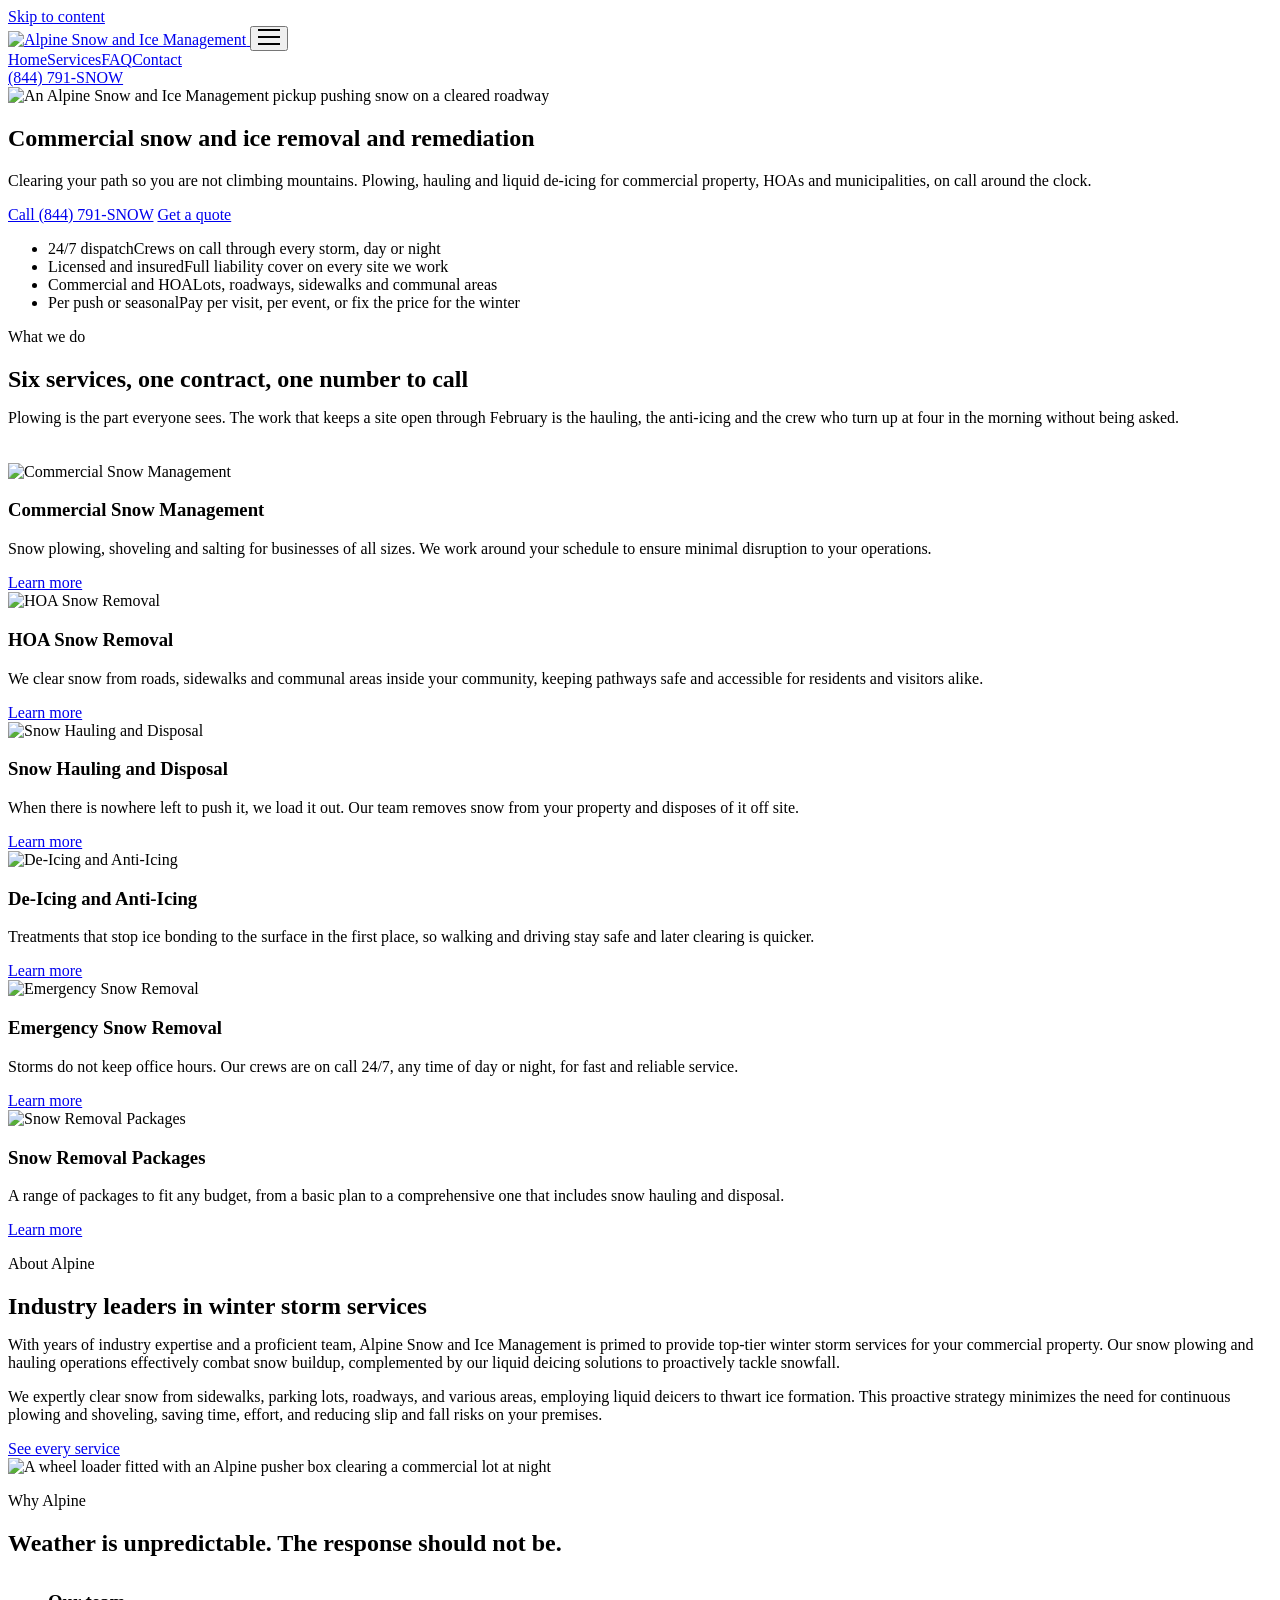
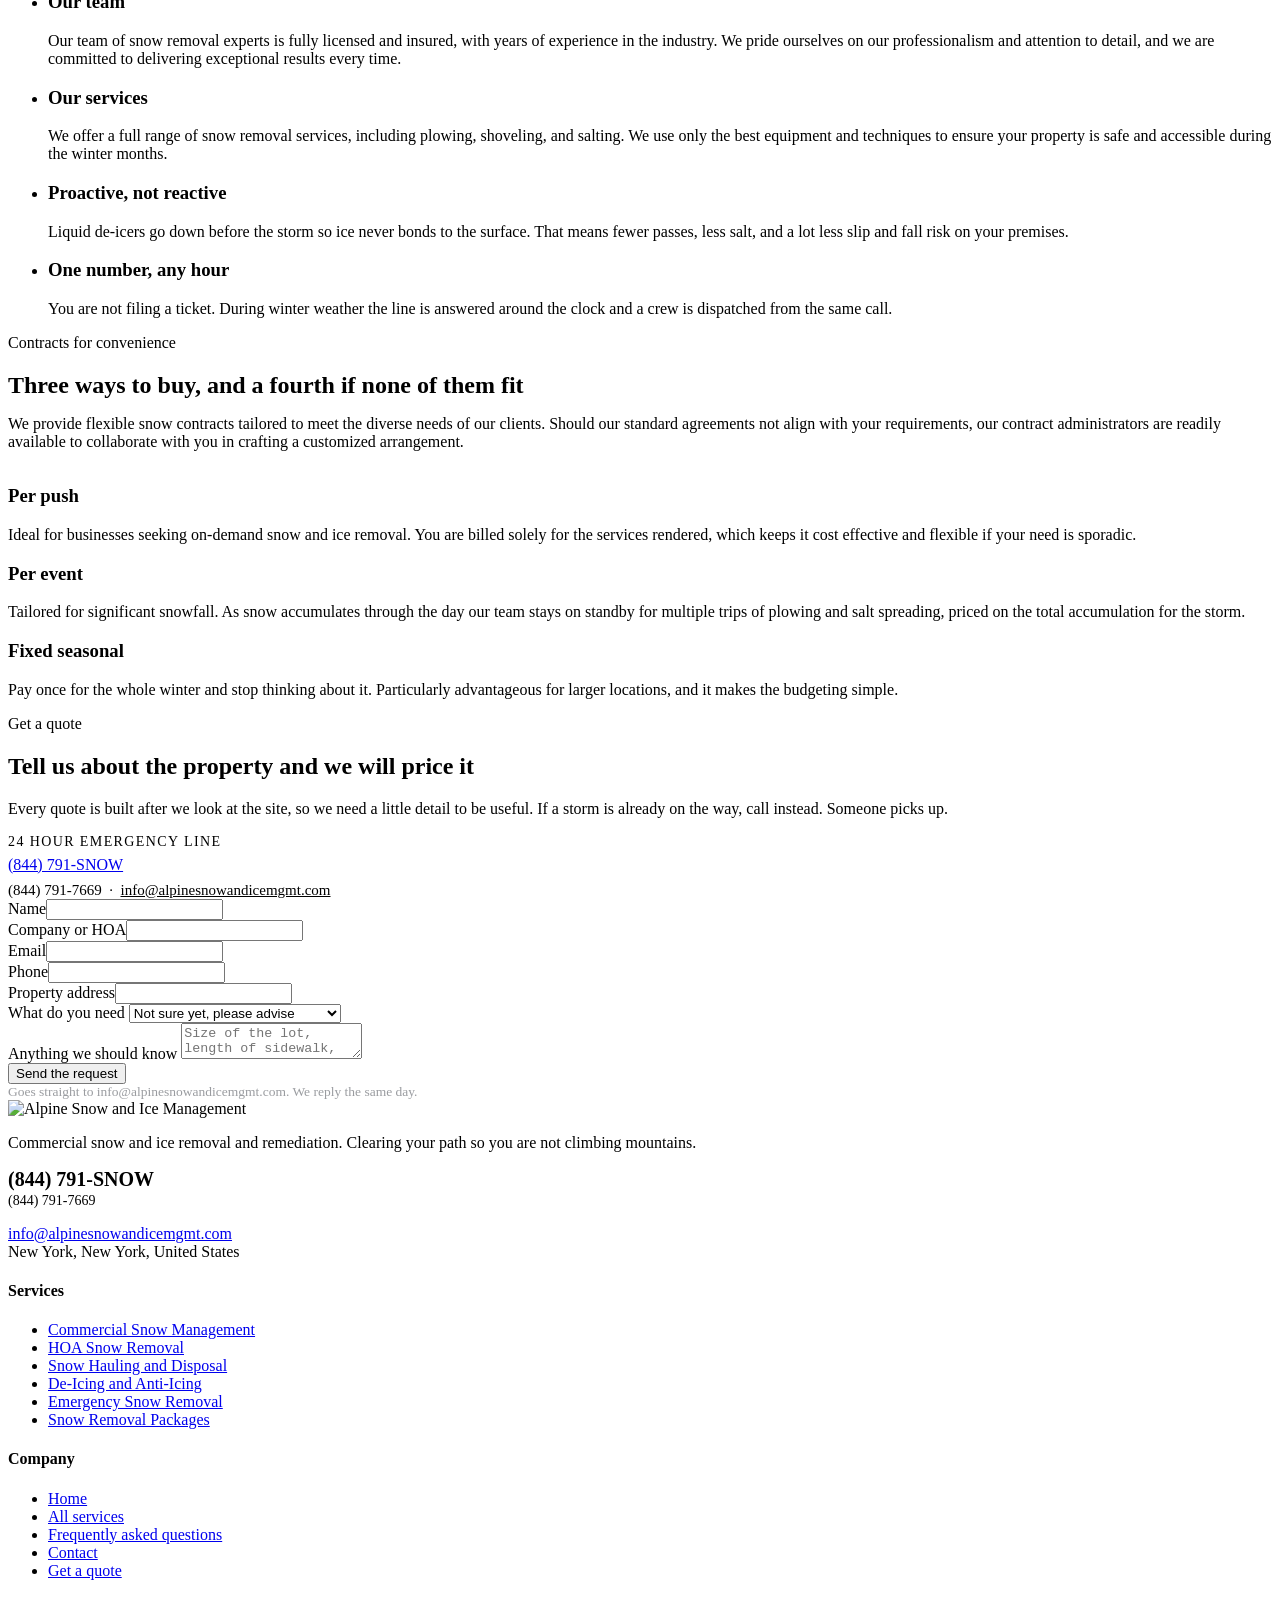
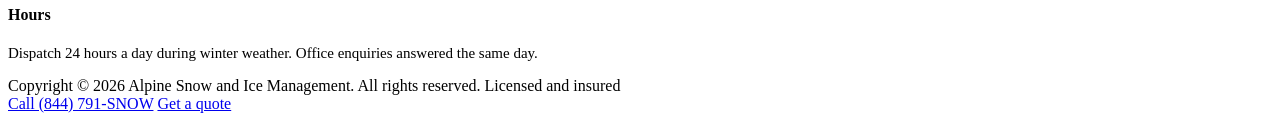
==== index.html @ 3f1a8d4d "Home page, 404, robots and sitemap" ====
<!doctype html>
<html lang="en">
<head>
<meta charset="utf-8">
<meta name="viewport" content="width=device-width, initial-scale=1">
<title>Commercial Snow and Ice Removal in New York | Alpine Snow and Ice Management</title>
<meta name="description" content="Commercial snow plowing, hauling, de-icing and anti-icing for businesses, HOAs and municipalities across New York. 24 hour emergency response. Call (844) 791-SNOW for a quote.">
<link rel="canonical" href="https://alpinesnowandicemgmt.com/">
<meta name="robots" content="noindex, nofollow"><!-- PREVIEW ONLY. Delete this line and set robots.txt to Allow when this replaces the live site. -->
<meta property="og:type" content="website">
<meta property="og:title" content="Commercial Snow and Ice Removal in New York | Alpine Snow and Ice Management">
<meta property="og:description" content="Commercial snow plowing, hauling, de-icing and anti-icing for businesses, HOAs and municipalities across New York. 24 hour emergency response. Call (844) 791-SNOW for a quote.">
<meta property="og:url" content="https://alpinesnowandicemgmt.com/">
<meta property="og:image" content="https://alpinesnowandicemgmt.com/asi/img/hero.jpg">
<meta name="theme-color" content="#1B1C1F">
<link rel="icon" href="/asi/img/logo.png">
<link rel="apple-touch-icon" href="/asi/img/logo.png">
<link rel="preconnect" href="https://fonts.gstatic.com" crossorigin>
<link rel="stylesheet" href="https://fonts.googleapis.com/css2?family=Cabin:wght@400;600;700&family=Lato:wght@300;400;700&display=swap">
<link rel="stylesheet" href="/asi/css/asi.css">
<script type="application/ld+json">{"@context": "https://schema.org", "@type": "ProfessionalService", "@id": "https://alpinesnowandicemgmt.com/#business", "name": "Alpine Snow and Ice Management", "url": "https://alpinesnowandicemgmt.com", "telephone": "(844) 791-7669", "email": "info@alpinesnowandicemgmt.com", "image": "https://alpinesnowandicemgmt.com/asi/img/hero.jpg", "logo": "https://alpinesnowandicemgmt.com/asi/img/logo.png", "description": "Commercial snow and ice removal, hauling, de-icing and anti-icing for businesses, HOAs and municipalities. 24 hour emergency response.", "address": {"@type": "PostalAddress", "addressLocality": "New York", "addressRegion": "NY", "addressCountry": "US"}, "areaServed": {"@type": "State", "name": "New York"}, "priceRange": "$$", "openingHoursSpecification": [{"@type": "OpeningHoursSpecification", "dayOfWeek": ["Monday", "Tuesday", "Wednesday", "Thursday", "Friday", "Saturday", "Sunday"], "opens": "00:00", "closes": "23:59"}], "hasOfferCatalog": {"@type": "OfferCatalog", "name": "Snow and ice services", "itemListElement": [{"@type": "Offer", "itemOffered": {"@type": "Service", "name": "Commercial Snow Management", "url": "https://alpinesnowandicemgmt.com/commercial-snow-mgmt/"}}, {"@type": "Offer", "itemOffered": {"@type": "Service", "name": "HOA Snow Removal", "url": "https://alpinesnowandicemgmt.com/hoa-snow-removal/"}}, {"@type": "Offer", "itemOffered": {"@type": "Service", "name": "Snow Hauling and Disposal", "url": "https://alpinesnowandicemgmt.com/snow-hauling-and-disposal/"}}, {"@type": "Offer", "itemOffered": {"@type": "Service", "name": "De-Icing and Anti-Icing", "url": "https://alpinesnowandicemgmt.com/de-icing-and-anti-icing/"}}, {"@type": "Offer", "itemOffered": {"@type": "Service", "name": "Emergency Snow Removal", "url": "https://alpinesnowandicemgmt.com/emergency-snow-removal/"}}, {"@type": "Offer", "itemOffered": {"@type": "Service", "name": "Snow Removal Packages", "url": "https://alpinesnowandicemgmt.com/affordable-snow-removal/"}}]}}</script>
</head>
<body>
<a class="skip" href="#main">Skip to content</a>
<header class="hdr" id="hdr">
 <div class="in">
  <a class="brand" href="/" aria-label="Alpine Snow and Ice Management, home">
   <img src="/asi/img/logo.png" alt="Alpine Snow and Ice Management" width="148" height="83">
  </a>
  <button class="burger" id="burger" aria-label="Menu" aria-expanded="false" aria-controls="nav">
   <svg width="22" height="16" viewBox="0 0 22 16" fill="none" aria-hidden="true"><path d="M0 1h22M0 8h22M0 15h22" stroke="currentColor" stroke-width="2"/></svg>
  </button>
  <nav class="nav" id="nav" aria-label="Main"><a href="/" aria-current="page">Home</a><a href="/services/">Services</a><a href="/faq/">FAQ</a><a href="/contact/">Contact</a></nav>
  <a class="cta" href="tel:+18447917669">(844) 791-SNOW</a>
 </div>
</header>
<main id="main">
<section class="hero">
 <img class="bg" src="/asi/img/hero.jpg" alt="An Alpine Snow and Ice Management pickup pushing snow on a cleared roadway" width="1170" height="658" fetchpriority="high">
 <div class="scrim"></div>
 <div class="body"><div class="w"><div class="box">
  <h1>Commercial snow and ice removal and remediation</h1>
  <p>Clearing your path so you are not climbing mountains. Plowing, hauling and liquid de-icing for commercial property, HOAs and municipalities, on call around the clock.</p>
  <div class="btns">
   <a class="btn pri" href="tel:+18447917669">Call (844) 791-SNOW</a>
   <a class="btn ghost" href="#quote">Get a quote</a>
  </div>
 </div></div></div>
</section>
<section class="trust">
 <div class="w" style="padding:0"><ul>
  <li>24/7 dispatch<span>Crews on call through every storm, day or night</span></li>
  <li>Licensed and insured<span>Full liability cover on every site we work</span></li>
  <li>Commercial and HOA<span>Lots, roadways, sidewalks and communal areas</span></li>
  <li>Per push or seasonal<span>Pay per visit, per event, or fix the price for the winter</span></li>
 </ul></div>
</section>


<section class="sec">
 <div class="w">
  <p class="eyebrow">What we do</p>
  <h2 style="margin-bottom:14px">Six services, one contract, one number to call</h2>
  <p class="lead" style="margin-bottom:36px">Plowing is the part everyone sees. The work that keeps a site open through February is the hauling, the anti-icing and the crew who turn up at four in the morning without being asked.</p>
  <div class="grid g3"><article class="card">
  <img src="/asi/img/commercial.jpg" alt="Commercial Snow Management" loading="lazy" width="1100" height="825">
  <div class="in"><h3>Commercial Snow Management</h3><p>Snow plowing, shoveling and salting for businesses of all sizes. We work around your schedule to ensure minimal disruption to your operations.</p>
  <a class="more" href="/commercial-snow-mgmt/">Learn more</a></div></article><article class="card">
  <img src="/asi/img/hoa.jpg" alt="HOA Snow Removal" loading="lazy" width="1100" height="825">
  <div class="in"><h3>HOA Snow Removal</h3><p>We clear snow from roads, sidewalks and communal areas inside your community, keeping pathways safe and accessible for residents and visitors alike.</p>
  <a class="more" href="/hoa-snow-removal/">Learn more</a></div></article><article class="card">
  <img src="/asi/img/hauling.jpg" alt="Snow Hauling and Disposal" loading="lazy" width="1100" height="825">
  <div class="in"><h3>Snow Hauling and Disposal</h3><p>When there is nowhere left to push it, we load it out. Our team removes snow from your property and disposes of it off site.</p>
  <a class="more" href="/snow-hauling-and-disposal/">Learn more</a></div></article><article class="card">
  <img src="/asi/img/deicing.jpg" alt="De-Icing and Anti-Icing" loading="lazy" width="1100" height="825">
  <div class="in"><h3>De-Icing and Anti-Icing</h3><p>Treatments that stop ice bonding to the surface in the first place, so walking and driving stay safe and later clearing is quicker.</p>
  <a class="more" href="/de-icing-and-anti-icing/">Learn more</a></div></article><article class="card">
  <img src="/asi/img/emergency.jpg" alt="Emergency Snow Removal" loading="lazy" width="1100" height="825">
  <div class="in"><h3>Emergency Snow Removal</h3><p>Storms do not keep office hours. Our crews are on call 24/7, any time of day or night, for fast and reliable service.</p>
  <a class="more" href="/emergency-snow-removal/">Learn more</a></div></article><article class="card">
  <img src="/asi/img/packages.jpg" alt="Snow Removal Packages" loading="lazy" width="1100" height="825">
  <div class="in"><h3>Snow Removal Packages</h3><p>A range of packages to fit any budget, from a basic plan to a comprehensive one that includes snow hauling and disposal.</p>
  <a class="more" href="/affordable-snow-removal/">Learn more</a></div></article></div>
 </div>
</section>

<section class="sec b3">
 <div class="w split">
  <div>
   <p class="eyebrow">About Alpine</p>
   <h2 style="margin-bottom:16px">Industry leaders in winter storm services</h2>
   <p>With years of industry expertise and a proficient team, Alpine Snow and Ice Management is primed to provide top-tier winter storm services for your commercial property. Our snow plowing and hauling operations effectively combat snow buildup, complemented by our liquid deicing solutions to proactively tackle snowfall.</p>
   <p>We expertly clear snow from sidewalks, parking lots, roadways, and various areas, employing liquid deicers to thwart ice formation. This proactive strategy minimizes the need for continuous plowing and shoveling, saving time, effort, and reducing slip and fall risks on your premises.</p>
   <p style="margin-bottom:0"><a class="btn ghost" href="/services/" style="margin-top:8px">See every service</a></p>
  </div>
  <img src="/asi/img/loader.jpg" alt="A wheel loader fitted with an Alpine pusher box clearing a commercial lot at night" loading="lazy" width="1170" height="658">
 </div>
</section>

<section class="sec">
 <div class="w">
  <p class="eyebrow">Why Alpine</p>
  <h2 style="margin-bottom:34px">Weather is unpredictable. The response should not be.</h2>
  <ul class="reasons two"><li><h3>Our team</h3><p>Our team of snow removal experts is fully licensed and insured, with years of experience in the industry. We pride ourselves on our professionalism and attention to detail, and we are committed to delivering exceptional results every time.</p></li><li><h3>Our services</h3><p>We offer a full range of snow removal services, including plowing, shoveling, and salting. We use only the best equipment and techniques to ensure your property is safe and accessible during the winter months.</p></li><li><h3>Proactive, not reactive</h3><p>Liquid de-icers go down before the storm so ice never bonds to the surface. That means fewer passes, less salt, and a lot less slip and fall risk on your premises.</p></li><li><h3>One number, any hour</h3><p>You are not filing a ticket. During winter weather the line is answered around the clock and a crew is dispatched from the same call.</p></li></ul>
 </div>
</section>

<section class="sec b3">
 <div class="w">
  <p class="eyebrow">Contracts for convenience</p>
  <h2 style="margin-bottom:14px">Three ways to buy, and a fourth if none of them fit</h2>
  <p class="lead" style="margin-bottom:34px">We provide flexible snow contracts tailored to meet the diverse needs of our clients. Should our standard agreements not align with your requirements, our contract administrators are readily available to collaborate with you in crafting a customized arrangement.</p>
  <div class="plans">
   <div class="plan"><h3>Per push</h3><p>Ideal for businesses seeking on-demand snow and ice removal. You are billed solely for the services rendered, which keeps it cost effective and flexible if your need is sporadic.</p></div>
   <div class="plan"><h3>Per event</h3><p>Tailored for significant snowfall. As snow accumulates through the day our team stays on standby for multiple trips of plowing and salt spreading, priced on the total accumulation for the storm.</p></div>
   <div class="plan"><h3>Fixed seasonal</h3><p>Pay once for the whole winter and stop thinking about it. Particularly advantageous for larger locations, and it makes the budgeting simple.</p></div>
  </div>
 </div>
</section>

<section class="sec quote" id="quote">
 <div class="w qgrid">
  <div>
   <p class="eyebrow">Get a quote</p>
   <h2>Tell us about the property and we will price it</h2>
   <p class="lead">Every quote is built after we look at the site, so we need a little detail to be useful. If a storm is already on the way, call instead. Someone picks up.</p>
   <div class="callout">
    <p style="margin:0 0 6px;font-size:14px;letter-spacing:.1em;text-transform:uppercase">24 hour emergency line</p>
    <a class="num" href="tel:+18447917669">(844) 791-SNOW</a>
    <p style="margin:8px 0 0;font-size:15px">(844) 791-7669 &nbsp;&middot;&nbsp; <a href="mailto:info@alpinesnowandicemgmt.com" style="color:var(--mut)">info@alpinesnowandicemgmt.com</a></p>
   </div>
  </div>
  <form class="q" action="https://formsubmit.co/info@alpinesnowandicemgmt.com" method="POST">
   <input type="hidden" name="_subject" value="Quote request from alpinesnowandicemgmt.com">
   <input type="hidden" name="_captcha" value="false">
   <input type="hidden" name="_template" value="table">
   <input type="hidden" name="_next" value="https://alpinesnowandicemgmt.com/thanks/">
   <input type="text" name="_honey" style="display:none" tabindex="-1" autocomplete="off" aria-hidden="true">
   <input type="hidden" name="Page" value="Home page">
   <div><label for="f-name">Name</label><input id="f-name" name="Name" type="text" required autocomplete="name"></div>
   <div><label for="f-co">Company or HOA</label><input id="f-co" name="Company" type="text" autocomplete="organization"></div>
   <div><label for="f-em">Email</label><input id="f-em" name="Email" type="email" required autocomplete="email"></div>
   <div><label for="f-ph">Phone</label><input id="f-ph" name="Phone" type="tel" autocomplete="tel"></div>
   <div class="full"><label for="f-addr">Property address</label><input id="f-addr" name="Property address" type="text" autocomplete="street-address"></div>
   <div class="full"><label for="f-sv">What do you need</label>
     <select id="f-sv" name="Service"><option>Not sure yet, please advise</option><option>Commercial Snow Management</option><option>HOA Snow Removal</option><option>Snow Hauling and Disposal</option><option>De-Icing and Anti-Icing</option><option>Emergency Snow Removal</option><option>Snow Removal Packages</option></select></div>
   <div class="full"><label for="f-msg">Anything we should know</label>
     <textarea id="f-msg" name="Message" placeholder="Size of the lot, length of sidewalk, where snow can be stacked, hours you need it clear by."></textarea></div>
   <button type="submit">Send the request</button>
   <p class="full" style="margin:0;font-size:13.5px;color:#9A9CA0">Goes straight to info@alpinesnowandicemgmt.com. We reply the same day.</p>
  </form>
 </div>
</section>

</main>
<footer class="ftr">
 <div class="w">
  <div class="fgrid">
   <div>
    <img class="logo" src="/asi/img/logo.png" alt="Alpine Snow and Ice Management" width="170" height="95">
    <p>Commercial snow and ice removal and remediation. Clearing your path so you are not climbing mountains.</p>
    <p><a class="num" href="tel:+18447917669" style="color:var(--amber);font-family:var(--h);font-weight:700;font-size:20px;text-decoration:none">(844) 791-SNOW</a><br>
    <span style="font-size:14px">(844) 791-7669</span></p>
    <p><a href="mailto:info@alpinesnowandicemgmt.com">info@alpinesnowandicemgmt.com</a><br>New York, New York, United States</p>
   </div>
   <div><h4>Services</h4><ul><li><a href="/commercial-snow-mgmt/">Commercial Snow Management</a></li><li><a href="/hoa-snow-removal/">HOA Snow Removal</a></li><li><a href="/snow-hauling-and-disposal/">Snow Hauling and Disposal</a></li><li><a href="/de-icing-and-anti-icing/">De-Icing and Anti-Icing</a></li><li><a href="/emergency-snow-removal/">Emergency Snow Removal</a></li><li><a href="/affordable-snow-removal/">Snow Removal Packages</a></li></ul></div>
   <div><h4>Company</h4><ul>
     <li><a href="/">Home</a></li>
     <li><a href="/services/">All services</a></li>
     <li><a href="/faq/">Frequently asked questions</a></li>
     <li><a href="/contact/">Contact</a></li>
     <li><a href="/#quote">Get a quote</a></li>
   </ul>
   <h4 style="margin-top:26px">Hours</h4>
   <p style="font-size:15px">Dispatch 24 hours a day during winter weather. Office enquiries answered the same day.</p>
   </div>
  </div>
  <div class="legal">
   <span>Copyright &copy; 2026 Alpine Snow and Ice Management. All rights reserved.</span>
   <span>Licensed and insured</span>
  </div>
 </div>
</footer>
<div class="callbar">
 <a class="c1" href="tel:+18447917669">Call (844) 791-SNOW</a>
 <a class="c2" href="#quote">Get a quote</a>
</div>
<script>
(function(){
 var b=document.getElementById('burger'), h=document.getElementById('hdr');
 if(b&&h){b.addEventListener('click',function(){
   var o=h.classList.toggle('open'); b.setAttribute('aria-expanded', o?'true':'false');
 });}
})();
</script>
</body>
</html>
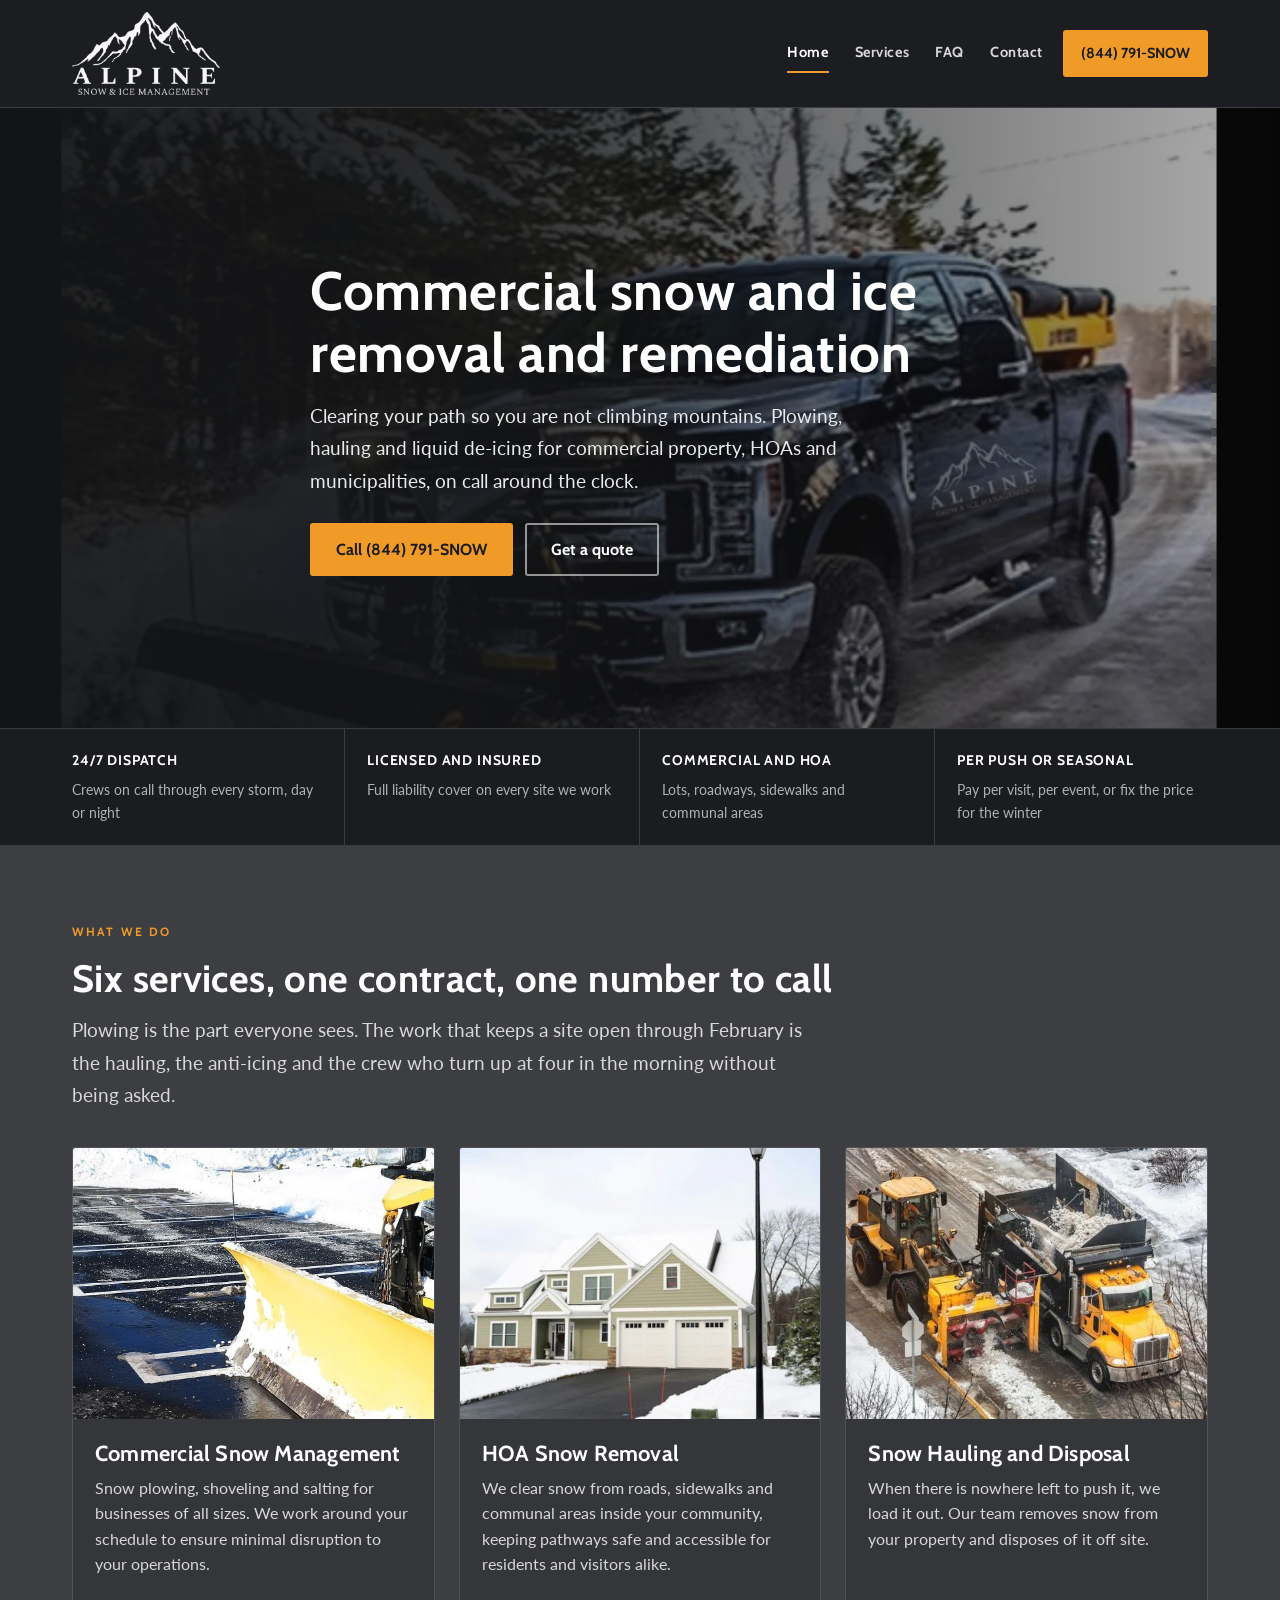
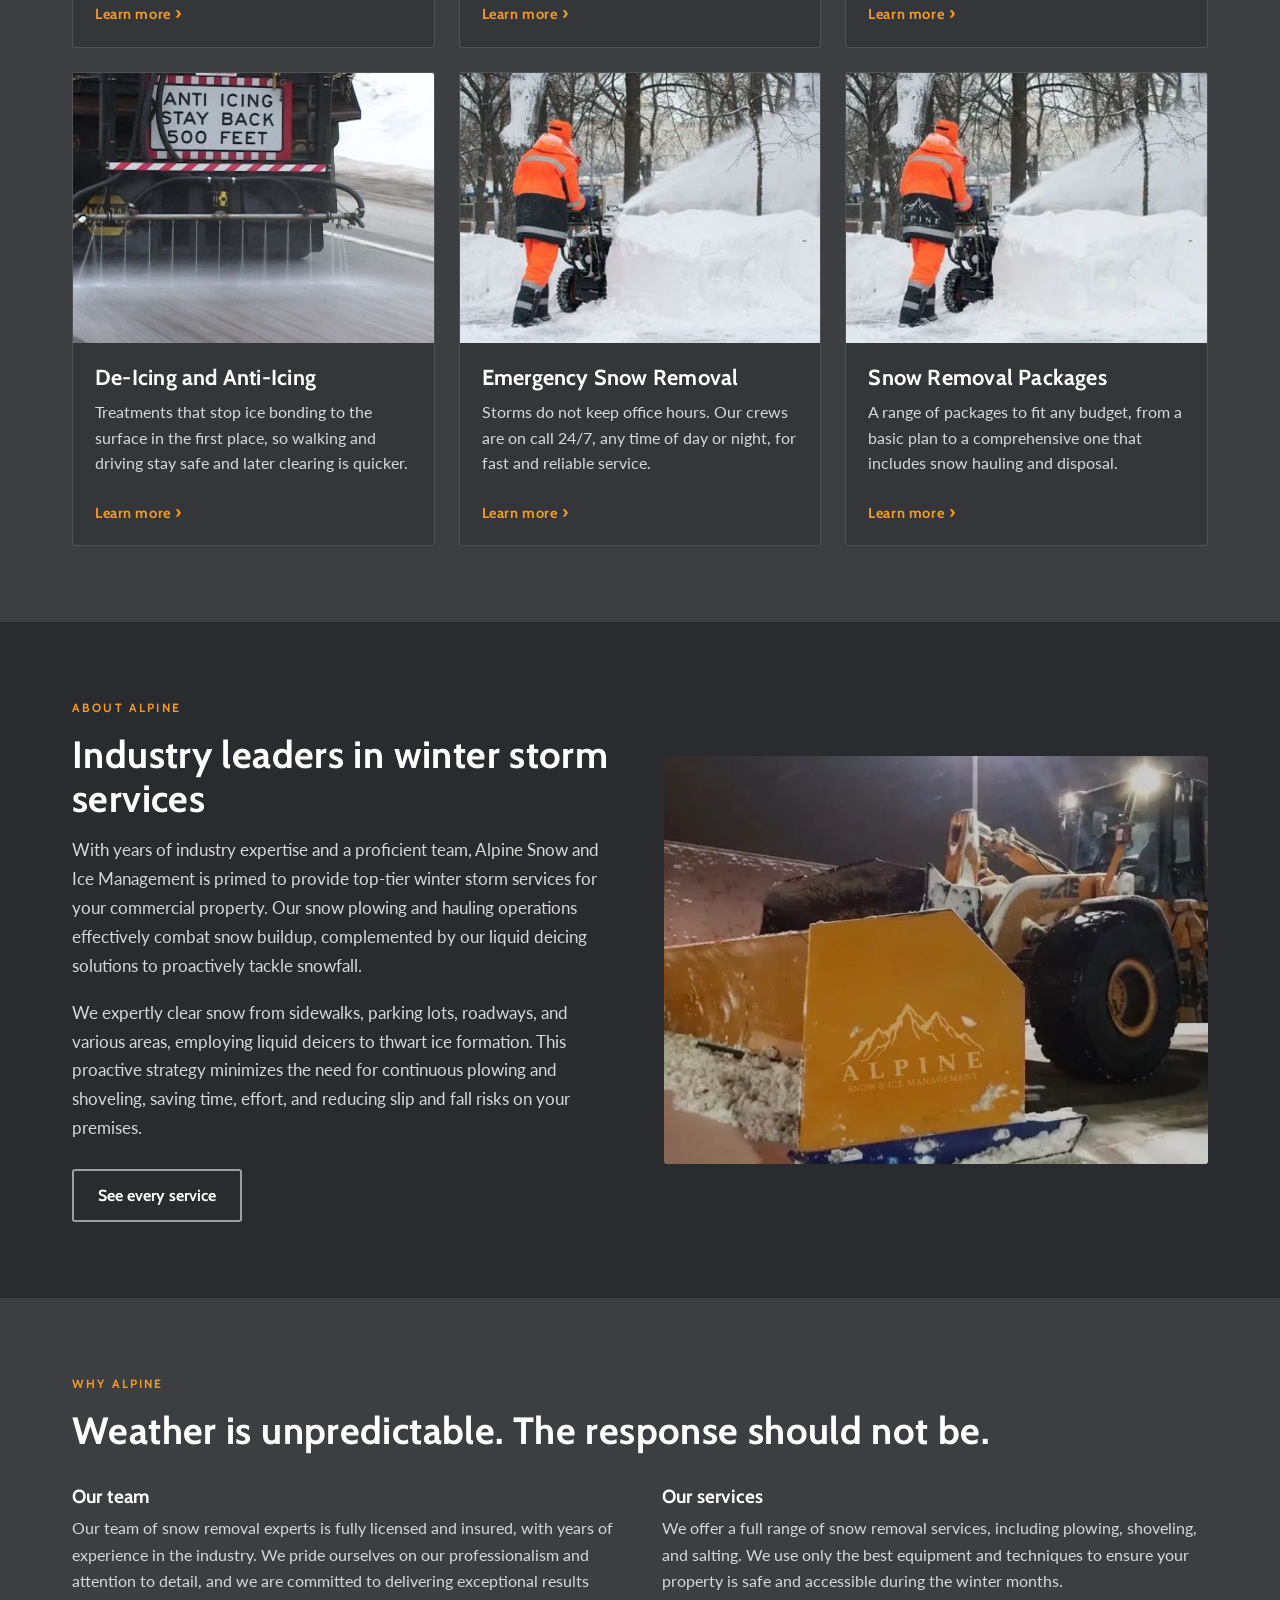
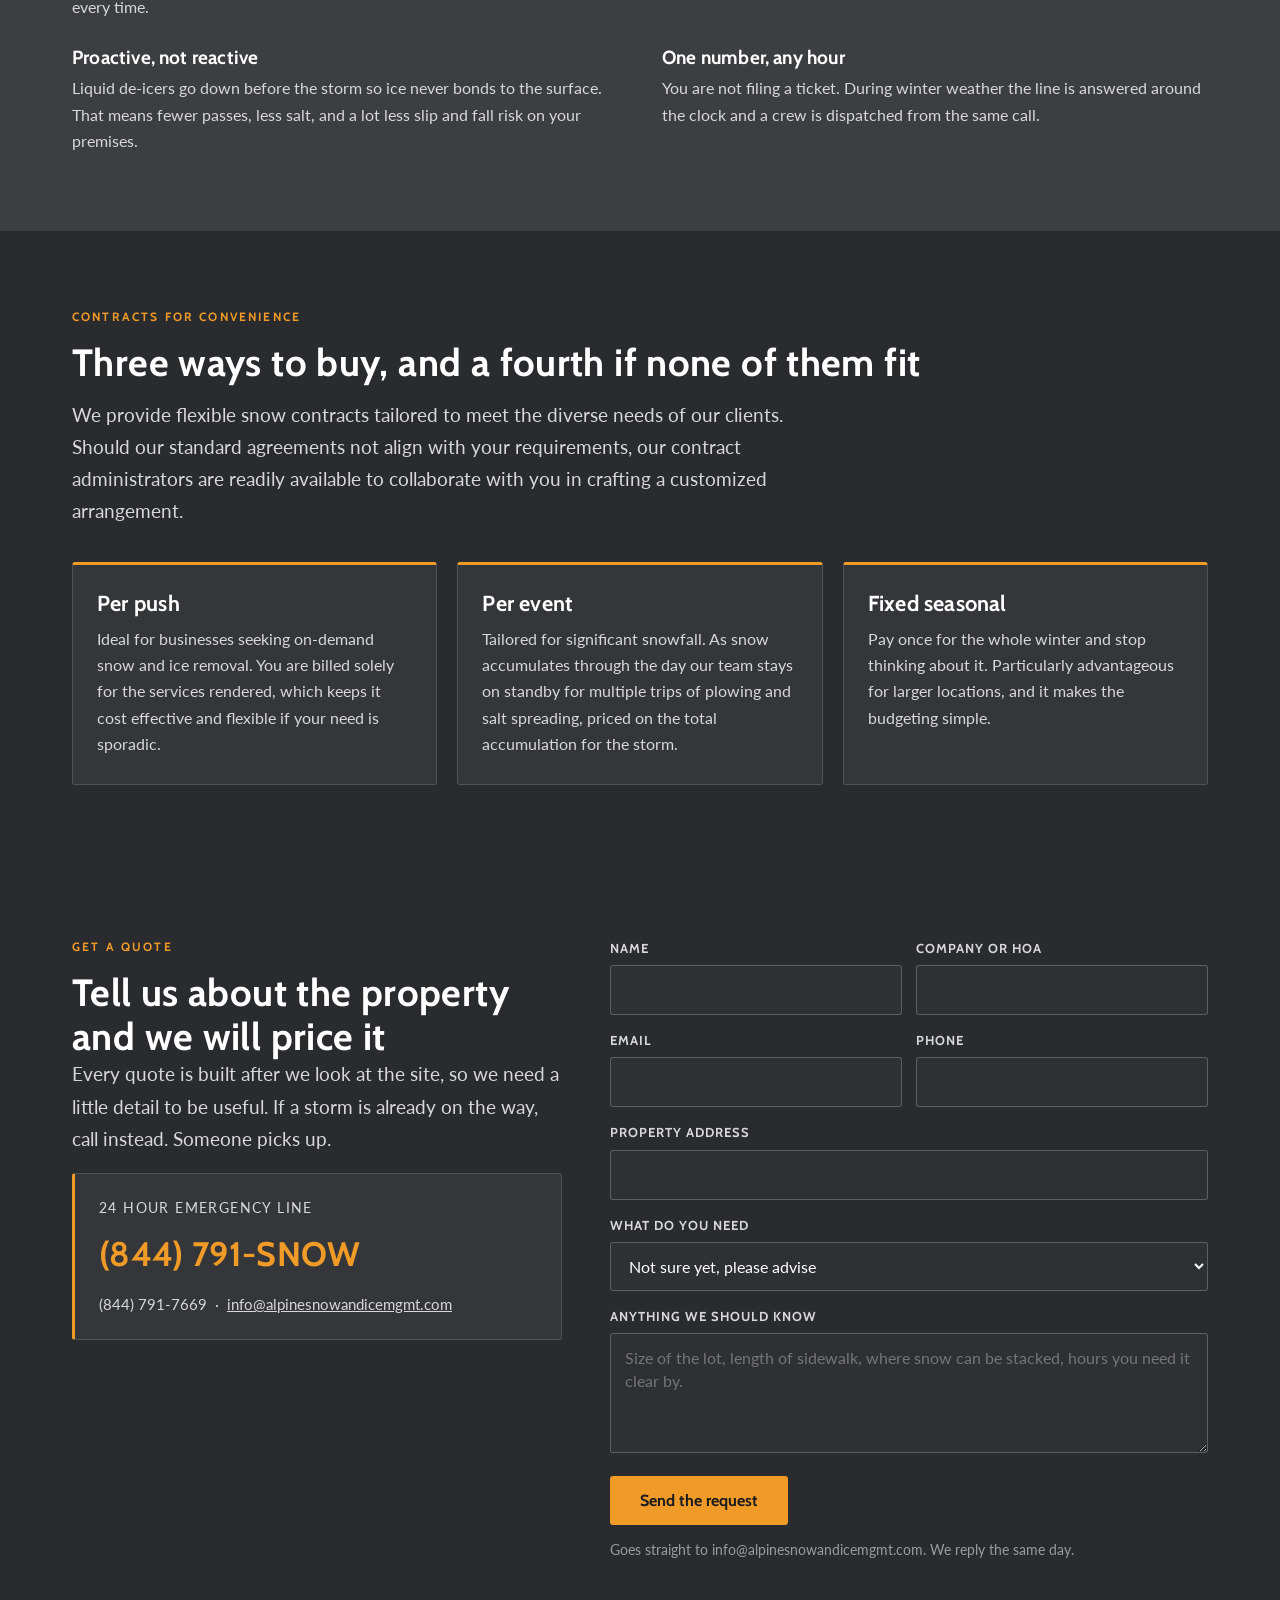
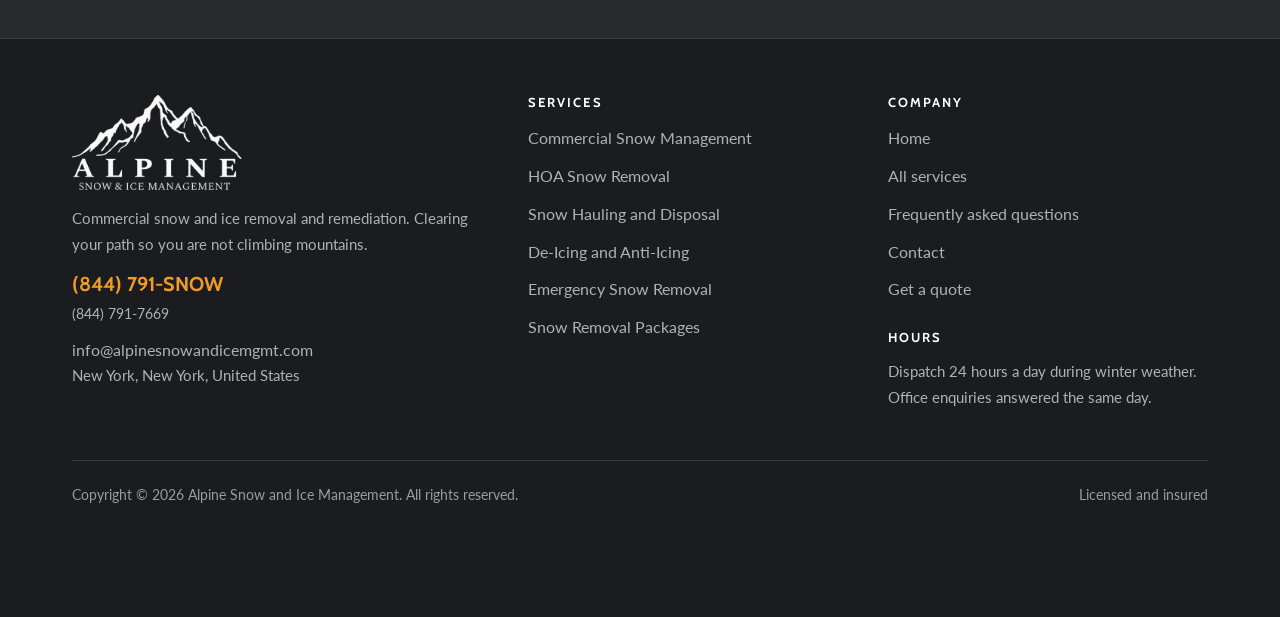
==== commit 0bcda936: "Relative asset and link paths so the preview works under a repo subpath" ====
--- a/index.html
+++ b/index.html
@@ -13,30 +13,30 @@
 <meta property="og:url" content="https://alpinesnowandicemgmt.com/">
 <meta property="og:image" content="https://alpinesnowandicemgmt.com/asi/img/hero.jpg">
 <meta name="theme-color" content="#1B1C1F">
-<link rel="icon" href="/asi/img/logo.png">
-<link rel="apple-touch-icon" href="/asi/img/logo.png">
+<link rel="icon" href="asi/img/logo.png">
+<link rel="apple-touch-icon" href="asi/img/logo.png">
 <link rel="preconnect" href="https://fonts.gstatic.com" crossorigin>
 <link rel="stylesheet" href="https://fonts.googleapis.com/css2?family=Cabin:wght@400;600;700&family=Lato:wght@300;400;700&display=swap">
-<link rel="stylesheet" href="/asi/css/asi.css">
+<link rel="stylesheet" href="asi/css/asi.css">
 <script type="application/ld+json">{"@context": "https://schema.org", "@type": "ProfessionalService", "@id": "https://alpinesnowandicemgmt.com/#business", "name": "Alpine Snow and Ice Management", "url": "https://alpinesnowandicemgmt.com", "telephone": "(844) 791-7669", "email": "info@alpinesnowandicemgmt.com", "image": "https://alpinesnowandicemgmt.com/asi/img/hero.jpg", "logo": "https://alpinesnowandicemgmt.com/asi/img/logo.png", "description": "Commercial snow and ice removal, hauling, de-icing and anti-icing for businesses, HOAs and municipalities. 24 hour emergency response.", "address": {"@type": "PostalAddress", "addressLocality": "New York", "addressRegion": "NY", "addressCountry": "US"}, "areaServed": {"@type": "State", "name": "New York"}, "priceRange": "$$", "openingHoursSpecification": [{"@type": "OpeningHoursSpecification", "dayOfWeek": ["Monday", "Tuesday", "Wednesday", "Thursday", "Friday", "Saturday", "Sunday"], "opens": "00:00", "closes": "23:59"}], "hasOfferCatalog": {"@type": "OfferCatalog", "name": "Snow and ice services", "itemListElement": [{"@type": "Offer", "itemOffered": {"@type": "Service", "name": "Commercial Snow Management", "url": "https://alpinesnowandicemgmt.com/commercial-snow-mgmt/"}}, {"@type": "Offer", "itemOffered": {"@type": "Service", "name": "HOA Snow Removal", "url": "https://alpinesnowandicemgmt.com/hoa-snow-removal/"}}, {"@type": "Offer", "itemOffered": {"@type": "Service", "name": "Snow Hauling and Disposal", "url": "https://alpinesnowandicemgmt.com/snow-hauling-and-disposal/"}}, {"@type": "Offer", "itemOffered": {"@type": "Service", "name": "De-Icing and Anti-Icing", "url": "https://alpinesnowandicemgmt.com/de-icing-and-anti-icing/"}}, {"@type": "Offer", "itemOffered": {"@type": "Service", "name": "Emergency Snow Removal", "url": "https://alpinesnowandicemgmt.com/emergency-snow-removal/"}}, {"@type": "Offer", "itemOffered": {"@type": "Service", "name": "Snow Removal Packages", "url": "https://alpinesnowandicemgmt.com/affordable-snow-removal/"}}]}}</script>
 </head>
 <body>
 <a class="skip" href="#main">Skip to content</a>
 <header class="hdr" id="hdr">
  <div class="in">
-  <a class="brand" href="/" aria-label="Alpine Snow and Ice Management, home">
-   <img src="/asi/img/logo.png" alt="Alpine Snow and Ice Management" width="148" height="83">
+  <a class="brand" href="index.html" aria-label="Alpine Snow and Ice Management, home">
+   <img src="asi/img/logo.png" alt="Alpine Snow and Ice Management" width="148" height="83">
   </a>
   <button class="burger" id="burger" aria-label="Menu" aria-expanded="false" aria-controls="nav">
    <svg width="22" height="16" viewBox="0 0 22 16" fill="none" aria-hidden="true"><path d="M0 1h22M0 8h22M0 15h22" stroke="currentColor" stroke-width="2"/></svg>
   </button>
-  <nav class="nav" id="nav" aria-label="Main"><a href="/" aria-current="page">Home</a><a href="/services/">Services</a><a href="/faq/">FAQ</a><a href="/contact/">Contact</a></nav>
+  <nav class="nav" id="nav" aria-label="Main"><a href="index.html" aria-current="page">Home</a><a href="services/">Services</a><a href="faq/">FAQ</a><a href="contact/">Contact</a></nav>
   <a class="cta" href="tel:+18447917669">(844) 791-SNOW</a>
  </div>
 </header>
 <main id="main">
 <section class="hero">
- <img class="bg" src="/asi/img/hero.jpg" alt="An Alpine Snow and Ice Management pickup pushing snow on a cleared roadway" width="1170" height="658" fetchpriority="high">
+ <img class="bg" src="asi/img/hero.jpg" alt="An Alpine Snow and Ice Management pickup pushing snow on a cleared roadway" width="1170" height="658" fetchpriority="high">
  <div class="scrim"></div>
  <div class="body"><div class="w"><div class="box">
   <h1>Commercial snow and ice removal and remediation</h1>
@@ -63,24 +63,24 @@
   <h2 style="margin-bottom:14px">Six services, one contract, one number to call</h2>
   <p class="lead" style="margin-bottom:36px">Plowing is the part everyone sees. The work that keeps a site open through February is the hauling, the anti-icing and the crew who turn up at four in the morning without being asked.</p>
   <div class="grid g3"><article class="card">
-  <img src="/asi/img/commercial.jpg" alt="Commercial Snow Management" loading="lazy" width="1100" height="825">
+  <img src="asi/img/commercial.jpg" alt="Commercial Snow Management" loading="lazy" width="1100" height="825">
   <div class="in"><h3>Commercial Snow Management</h3><p>Snow plowing, shoveling and salting for businesses of all sizes. We work around your schedule to ensure minimal disruption to your operations.</p>
-  <a class="more" href="/commercial-snow-mgmt/">Learn more</a></div></article><article class="card">
-  <img src="/asi/img/hoa.jpg" alt="HOA Snow Removal" loading="lazy" width="1100" height="825">
+  <a class="more" href="commercial-snow-mgmt/">Learn more</a></div></article><article class="card">
+  <img src="asi/img/hoa.jpg" alt="HOA Snow Removal" loading="lazy" width="1100" height="825">
   <div class="in"><h3>HOA Snow Removal</h3><p>We clear snow from roads, sidewalks and communal areas inside your community, keeping pathways safe and accessible for residents and visitors alike.</p>
-  <a class="more" href="/hoa-snow-removal/">Learn more</a></div></article><article class="card">
-  <img src="/asi/img/hauling.jpg" alt="Snow Hauling and Disposal" loading="lazy" width="1100" height="825">
+  <a class="more" href="hoa-snow-removal/">Learn more</a></div></article><article class="card">
+  <img src="asi/img/hauling.jpg" alt="Snow Hauling and Disposal" loading="lazy" width="1100" height="825">
   <div class="in"><h3>Snow Hauling and Disposal</h3><p>When there is nowhere left to push it, we load it out. Our team removes snow from your property and disposes of it off site.</p>
-  <a class="more" href="/snow-hauling-and-disposal/">Learn more</a></div></article><article class="card">
-  <img src="/asi/img/deicing.jpg" alt="De-Icing and Anti-Icing" loading="lazy" width="1100" height="825">
+  <a class="more" href="snow-hauling-and-disposal/">Learn more</a></div></article><article class="card">
+  <img src="asi/img/deicing.jpg" alt="De-Icing and Anti-Icing" loading="lazy" width="1100" height="825">
   <div class="in"><h3>De-Icing and Anti-Icing</h3><p>Treatments that stop ice bonding to the surface in the first place, so walking and driving stay safe and later clearing is quicker.</p>
-  <a class="more" href="/de-icing-and-anti-icing/">Learn more</a></div></article><article class="card">
-  <img src="/asi/img/emergency.jpg" alt="Emergency Snow Removal" loading="lazy" width="1100" height="825">
+  <a class="more" href="de-icing-and-anti-icing/">Learn more</a></div></article><article class="card">
+  <img src="asi/img/emergency.jpg" alt="Emergency Snow Removal" loading="lazy" width="1100" height="825">
   <div class="in"><h3>Emergency Snow Removal</h3><p>Storms do not keep office hours. Our crews are on call 24/7, any time of day or night, for fast and reliable service.</p>
-  <a class="more" href="/emergency-snow-removal/">Learn more</a></div></article><article class="card">
-  <img src="/asi/img/packages.jpg" alt="Snow Removal Packages" loading="lazy" width="1100" height="825">
+  <a class="more" href="emergency-snow-removal/">Learn more</a></div></article><article class="card">
+  <img src="asi/img/packages.jpg" alt="Snow Removal Packages" loading="lazy" width="1100" height="825">
   <div class="in"><h3>Snow Removal Packages</h3><p>A range of packages to fit any budget, from a basic plan to a comprehensive one that includes snow hauling and disposal.</p>
-  <a class="more" href="/affordable-snow-removal/">Learn more</a></div></article></div>
+  <a class="more" href="affordable-snow-removal/">Learn more</a></div></article></div>
  </div>
 </section>
 
@@ -91,9 +91,9 @@
    <h2 style="margin-bottom:16px">Industry leaders in winter storm services</h2>
    <p>With years of industry expertise and a proficient team, Alpine Snow and Ice Management is primed to provide top-tier winter storm services for your commercial property. Our snow plowing and hauling operations effectively combat snow buildup, complemented by our liquid deicing solutions to proactively tackle snowfall.</p>
    <p>We expertly clear snow from sidewalks, parking lots, roadways, and various areas, employing liquid deicers to thwart ice formation. This proactive strategy minimizes the need for continuous plowing and shoveling, saving time, effort, and reducing slip and fall risks on your premises.</p>
-   <p style="margin-bottom:0"><a class="btn ghost" href="/services/" style="margin-top:8px">See every service</a></p>
+   <p style="margin-bottom:0"><a class="btn ghost" href="services/" style="margin-top:8px">See every service</a></p>
   </div>
-  <img src="/asi/img/loader.jpg" alt="A wheel loader fitted with an Alpine pusher box clearing a commercial lot at night" loading="lazy" width="1170" height="658">
+  <img src="asi/img/loader.jpg" alt="A wheel loader fitted with an Alpine pusher box clearing a commercial lot at night" loading="lazy" width="1170" height="658">
  </div>
 </section>
 
@@ -157,19 +157,19 @@
  <div class="w">
   <div class="fgrid">
    <div>
-    <img class="logo" src="/asi/img/logo.png" alt="Alpine Snow and Ice Management" width="170" height="95">
+    <img class="logo" src="asi/img/logo.png" alt="Alpine Snow and Ice Management" width="170" height="95">
     <p>Commercial snow and ice removal and remediation. Clearing your path so you are not climbing mountains.</p>
     <p><a class="num" href="tel:+18447917669" style="color:var(--amber);font-family:var(--h);font-weight:700;font-size:20px;text-decoration:none">(844) 791-SNOW</a><br>
     <span style="font-size:14px">(844) 791-7669</span></p>
     <p><a href="mailto:info@alpinesnowandicemgmt.com">info@alpinesnowandicemgmt.com</a><br>New York, New York, United States</p>
    </div>
-   <div><h4>Services</h4><ul><li><a href="/commercial-snow-mgmt/">Commercial Snow Management</a></li><li><a href="/hoa-snow-removal/">HOA Snow Removal</a></li><li><a href="/snow-hauling-and-disposal/">Snow Hauling and Disposal</a></li><li><a href="/de-icing-and-anti-icing/">De-Icing and Anti-Icing</a></li><li><a href="/emergency-snow-removal/">Emergency Snow Removal</a></li><li><a href="/affordable-snow-removal/">Snow Removal Packages</a></li></ul></div>
+   <div><h4>Services</h4><ul><li><a href="commercial-snow-mgmt/">Commercial Snow Management</a></li><li><a href="hoa-snow-removal/">HOA Snow Removal</a></li><li><a href="snow-hauling-and-disposal/">Snow Hauling and Disposal</a></li><li><a href="de-icing-and-anti-icing/">De-Icing and Anti-Icing</a></li><li><a href="emergency-snow-removal/">Emergency Snow Removal</a></li><li><a href="affordable-snow-removal/">Snow Removal Packages</a></li></ul></div>
    <div><h4>Company</h4><ul>
-     <li><a href="/">Home</a></li>
-     <li><a href="/services/">All services</a></li>
-     <li><a href="/faq/">Frequently asked questions</a></li>
-     <li><a href="/contact/">Contact</a></li>
-     <li><a href="/#quote">Get a quote</a></li>
+     <li><a href="index.html">Home</a></li>
+     <li><a href="services/">All services</a></li>
+     <li><a href="faq/">Frequently asked questions</a></li>
+     <li><a href="contact/">Contact</a></li>
+     <li><a href="#quote">Get a quote</a></li>
    </ul>
    <h4 style="margin-top:26px">Hours</h4>
    <p style="font-size:15px">Dispatch 24 hours a day during winter weather. Office enquiries answered the same day.</p>
--- a/asi/css/asi.css
+++ b/asi/css/asi.css
@@ -0,0 +1,239 @@
+/* Alpine Snow & Ice Management
+   Palette taken from the live site, not invented:
+     #3D3E42  rgb(61,62,66)    the site's own surface charcoal
+     #FFFFFF  headings and logo
+     #D8D8D8  body copy, 7.49:1 on the charcoal
+   One addition, sampled from the amber on their own plow blades in their own
+   photographs, used only for primary actions:
+     #F09A28  lifted from the raw #E8901A sampled off the blades, because the raw
+              value measured 4.29:1 on the charcoal and 12px labels need 4.5:1.
+              #F09A28 measures 4.76:1 as text, and 7.62:1 as a button carrying #1B1C1F ink.
+   Type is unchanged: Cabin for headings, Lato for body, as the live site loads.
+   No decorative rules anywhere. Section labels stand on their own.
+*/
+:root{
+  --bg:#3D3E42; --bg2:#35363A; --bg3:#2A2B2E; --bg4:#1B1C1F;
+  --ink:#FFFFFF; --mut:#D8D8D8; --dim:#AFB1B5;
+  --amber:#F09A28; --amber-hi:#FFAE3E; --amber-ink:#1B1C1F;
+  --line:rgba(255,255,255,.14);
+  --wrap:1180px; --r:3px;
+  --h:'Cabin',"Trebuchet MS",arial,sans-serif;
+  --b:'Lato',"Helvetica Neue",arial,sans-serif;
+}
+*,*::before,*::after{box-sizing:border-box}
+html{-webkit-text-size-adjust:100%;scroll-behavior:smooth}
+body{margin:0;background:var(--bg);color:var(--mut);font:400 17px/1.7 var(--b);
+  -webkit-font-smoothing:antialiased;overflow-x:hidden}
+img{max-width:100%;display:block;height:auto}
+/* height:auto matters: the width/height HTML attributes map to a presentational
+   height that otherwise beats aspect-ratio, and every card image renders at its
+   intrinsic 825px instead of the 4:3 box. */
+a{color:var(--ink)}
+h1,h2,h3,h4{font-family:var(--h);color:var(--ink);font-weight:700;margin:0;line-height:1.15;letter-spacing:.01em}
+h1{font-size:clamp(30px,4.6vw,54px)}
+h2{font-size:clamp(25px,3.2vw,38px)}
+h3{font-size:clamp(19px,1.7vw,22px)}
+p{margin:0 0 18px}
+.w{max-width:var(--wrap);margin:0 auto;padding:0 22px}
+.sec{padding:76px 0}
+.sec.tight{padding:56px 0}
+.b2{background:var(--bg2)} .b3{background:var(--bg3)} .b4{background:var(--bg4)}
+.eyebrow{font-family:var(--h);font-size:12px;font-weight:700;letter-spacing:.18em;
+  text-transform:uppercase;color:var(--amber);margin:0 0 14px}
+.lead{font-size:clamp(17px,1.5vw,19px);color:var(--mut);max-width:68ch}
+.muted{color:var(--dim)}
+
+/* ---- skip link ---- */
+.skip{position:absolute;left:-9999px;top:0;background:var(--amber);color:var(--amber-ink);
+  padding:12px 18px;font-family:var(--h);font-weight:700;z-index:200}
+.skip:focus{left:8px;top:8px}
+
+/* ---- header ---- */
+.hdr{position:sticky;top:0;z-index:90;background:rgba(27,28,31,.94);
+  backdrop-filter:saturate(1.2) blur(8px);border-bottom:1px solid var(--line)}
+.hdr .in{max-width:var(--wrap);margin:0 auto;padding:12px 22px;display:flex;align-items:center;gap:20px}
+.brand{display:flex;align-items:center;flex:0 0 auto}
+.brand img{width:148px;height:auto}
+.nav{display:flex;gap:26px;margin-left:auto;align-items:center}
+.nav a{font-family:var(--h);font-weight:700;font-size:14.5px;letter-spacing:.04em;
+  text-decoration:none;color:var(--mut);padding:6px 0;border-bottom:2px solid transparent}
+.nav a:hover{color:#fff}
+.nav a[aria-current="page"]{color:#fff;border-bottom-color:var(--amber)}
+.hdr .cta{display:inline-flex;align-items:center;gap:8px;background:var(--amber);color:var(--amber-ink);
+  font-family:var(--h);font-weight:700;font-size:14.5px;padding:11px 18px;border-radius:var(--r);
+  text-decoration:none;white-space:nowrap}
+.hdr .cta:hover{background:var(--amber-hi)}
+.burger{display:none;background:none;border:1px solid var(--line);border-radius:var(--r);
+  color:#fff;padding:9px 11px;margin-left:auto;cursor:pointer}
+.burger svg{display:block}
+
+/* ---- hero ---- */
+.hero{position:relative;background:var(--bg4)}
+.hero img.bg{width:100%;height:clamp(420px,56vw,620px);object-fit:cover;opacity:.95}
+.hero .scrim{position:absolute;inset:0;
+  background:linear-gradient(90deg,rgba(20,21,23,.94) 0%,rgba(20,21,23,.90) 38%,rgba(20,21,23,.62) 60%,rgba(20,21,23,.30) 100%)}
+.hero .body{position:absolute;inset:0;display:flex;align-items:center}
+.hero .box{max-width:660px}
+.hero h1{margin-bottom:16px;text-wrap:balance}
+.hero p{color:#E9EAEB;font-size:clamp(16px,1.6vw,19px);max-width:52ch;margin-bottom:26px}
+.btns{display:flex;flex-wrap:wrap;gap:12px;align-items:center}
+/* align-items:center, not the default stretch: inline-flex buttons otherwise grow
+   to the full height of the row and render as big square slabs on a phone. */
+.btn{display:inline-flex;align-items:center;justify-content:center;gap:9px;font-family:var(--h);
+  font-weight:700;font-size:16px;line-height:1.2;padding:15px 24px;border-radius:var(--r);
+  text-decoration:none;border:2px solid transparent;flex:0 1 auto;min-width:0;text-align:center}
+/* NOTE: the secondary button is .ghost, never .sec. ".sec" is the section padding
+   utility, so a button carrying it inherits padding:76px 0 (54px 0 on mobile)
+   and renders as a slab. Keep these two namespaces apart. */
+.btn.pri{background:var(--amber);color:var(--amber-ink)}
+.btn.pri:hover{background:var(--amber-hi)}
+.btn.ghost{border-color:rgba(255,255,255,.55);color:#fff}
+.btn.ghost:hover{border-color:#fff;background:rgba(255,255,255,.08)}
+
+/* ---- trust strip ---- */
+.trust{background:var(--bg4);border-top:1px solid var(--line);border-bottom:1px solid var(--line)}
+.trust ul{list-style:none;margin:0;padding:0;display:grid;grid-template-columns:repeat(4,1fr)}
+.trust li{padding:20px 22px;border-right:1px solid var(--line);
+  font-family:var(--h);font-weight:700;font-size:14px;letter-spacing:.06em;text-transform:uppercase;color:#fff}
+.trust li:last-child{border-right:0}
+.trust li span{display:block;font-family:var(--b);font-weight:400;font-size:14px;
+  letter-spacing:0;text-transform:none;color:var(--dim);margin-top:5px}
+
+/* ---- cards ---- */
+.grid{display:grid;gap:24px}
+.g3{grid-template-columns:repeat(3,1fr)}
+.g2{grid-template-columns:repeat(2,1fr)}
+.card{background:var(--bg2);border:1px solid var(--line);border-radius:var(--r);
+  overflow:hidden;display:flex;flex-direction:column}
+.card img{width:100%;aspect-ratio:4/3;object-fit:cover}
+.card .in{padding:22px 22px 20px;display:flex;flex-direction:column;flex:1}
+.card h3{margin-bottom:10px}
+.card p{font-size:15.5px;line-height:1.65;color:var(--mut);flex:1}
+.card .more{font-family:var(--h);font-weight:700;font-size:14.5px;color:var(--amber);
+  text-decoration:none;letter-spacing:.04em;margin-top:6px}
+.card .more:hover{color:var(--amber-hi);text-decoration:underline}
+.card .more::after{content:" \203A";font-size:18px;line-height:1}
+
+/* ---- split ---- */
+.split{display:grid;grid-template-columns:1fr 1fr;gap:48px;align-items:center}
+.split.narrow{grid-template-columns:1.1fr .9fr;align-items:start}
+.split.narrow img{position:sticky;top:104px}
+.split img{width:100%;aspect-ratio:4/3;object-fit:cover;border-radius:var(--r)}
+
+/* ---- reason list ---- */
+.reasons{list-style:none;margin:0;padding:0;display:grid;gap:26px}
+.reasons.two{grid-template-columns:1fr 1fr;gap:26px 44px}
+.reasons h3{font-size:19px;margin-bottom:7px;color:#fff}
+.reasons p{margin:0;font-size:15.5px;line-height:1.7}
+
+/* ---- contracts ---- */
+.plans{display:grid;grid-template-columns:repeat(3,1fr);gap:20px}
+.plan{background:var(--bg2);border:1px solid var(--line);border-top:3px solid var(--amber);
+  border-radius:var(--r);padding:26px 24px}
+.plan h3{margin-bottom:10px}
+.plan p{font-size:15.5px;line-height:1.7;margin:0}
+
+/* ---- faq ---- */
+.faq{max-width:860px;margin:0 auto}
+.faq details{border-bottom:1px solid var(--line)}
+.faq summary{cursor:pointer;list-style:none;padding:20px 44px 20px 0;position:relative;
+  font-family:var(--h);font-weight:700;font-size:18px;color:#fff}
+.faq summary::-webkit-details-marker{display:none}
+.faq summary::after{content:"+";position:absolute;right:8px;top:17px;font-size:26px;
+  font-weight:400;color:var(--amber);line-height:1}
+.faq details[open] summary::after{content:"\2013"}
+.faq .ans{padding:0 44px 22px 0;font-size:16px;line-height:1.75}
+
+/* ---- quote form ---- */
+.quote{background:var(--bg3)}
+.qgrid{display:grid;grid-template-columns:.9fr 1.1fr;gap:48px;align-items:start}
+form.q{display:grid;gap:14px;grid-template-columns:1fr 1fr}
+form.q .full{grid-column:1/-1}
+form.q label{display:block;font-family:var(--h);font-weight:700;font-size:13px;
+  letter-spacing:.08em;text-transform:uppercase;color:var(--mut);margin-bottom:6px}
+form.q input,form.q select,form.q textarea{width:100%;background:#2F3034;color:#fff;
+  border:1px solid rgba(255,255,255,.22);border-radius:var(--r);padding:13px 14px;
+  font:400 16px/1.4 var(--b)}
+form.q textarea{min-height:120px;resize:vertical}
+form.q input:focus,form.q select:focus,form.q textarea:focus{outline:2px solid var(--amber);
+  outline-offset:1px;border-color:transparent}
+form.q button{grid-column:1/-1;justify-self:start;background:var(--amber);color:var(--amber-ink);
+  border:0;border-radius:var(--r);font:700 16px var(--h);padding:15px 30px;cursor:pointer}
+form.q button:hover{background:var(--amber-hi)}
+.callout{background:var(--bg2);border:1px solid var(--line);border-left:3px solid var(--amber);
+  border-radius:var(--r);padding:22px 24px}
+.callout .num{font-family:var(--h);font-weight:700;font-size:clamp(26px,3vw,34px);color:var(--amber);
+  text-decoration:none;display:inline-block;letter-spacing:.01em}
+.callout .num:hover{color:var(--amber-hi)}
+
+/* ---- footer ---- */
+.ftr{background:var(--bg4);border-top:1px solid var(--line);padding:56px 0 110px}
+.fgrid{display:grid;grid-template-columns:1.3fr 1fr 1fr;gap:40px}
+.ftr img.logo{width:170px;margin-bottom:16px}
+.ftr h4{font-family:var(--h);font-size:13px;letter-spacing:.16em;text-transform:uppercase;
+  color:#fff;margin:0 0 14px}
+.ftr ul{list-style:none;margin:0;padding:0}
+.ftr li{margin-bottom:9px}
+.ftr a{color:var(--dim);text-decoration:none;font-size:15.5px}
+.ftr a:hover{color:#fff;text-decoration:underline}
+.ftr p{font-size:15px;color:var(--dim);margin:0 0 10px}
+.legal{border-top:1px solid var(--line);margin-top:40px;padding-top:22px;
+  font-size:14px;color:#9A9CA0;display:flex;justify-content:space-between;gap:16px;flex-wrap:wrap}
+
+/* ---- sticky mobile call bar ---- */
+.callbar{position:fixed;left:0;right:0;bottom:0;z-index:95;display:none;
+  grid-template-columns:1fr 1fr;border-top:1px solid rgba(0,0,0,.4)}
+.callbar a{display:flex;align-items:center;justify-content:center;gap:8px;padding:15px 8px;
+  font:700 16px var(--h);text-decoration:none}
+.callbar .c1{background:var(--amber);color:var(--amber-ink)}
+.callbar .c2{background:#121315;color:#fff}
+
+/* ---- responsive ---- */
+@media(max-width:980px){
+  .g3{grid-template-columns:repeat(2,1fr)}
+  .trust ul{grid-template-columns:repeat(2,1fr)}
+  .trust li:nth-child(2){border-right:0}
+  .trust li:nth-child(1),.trust li:nth-child(2){border-bottom:1px solid var(--line)}
+  .plans{grid-template-columns:1fr}
+  .qgrid{grid-template-columns:1fr;gap:32px}
+}
+@media(max-width:860px){
+  .split,.split.narrow{grid-template-columns:1fr;gap:28px}
+  .split.narrow img{position:static}
+  .reasons.two{grid-template-columns:1fr}
+  .fgrid{grid-template-columns:1fr 1fr}
+  .nav,.hdr .cta{display:none}
+  .burger{display:block}
+  .hdr.open .nav{display:flex;position:absolute;left:0;right:0;top:100%;flex-direction:column;
+    gap:0;background:#1B1C1F;border-bottom:1px solid var(--line);padding:6px 22px 16px}
+  .hdr.open .nav a{padding:13px 0;border-bottom:1px solid rgba(255,255,255,.08);width:100%}
+  /* The header phone button stays hidden on mobile even with the menu open: it is a
+     sibling of .nav, not a child, so showing it puts it back in the header row where
+     it overflows the right edge. Calling is covered by the sticky bar and the hero. */
+  .hdr .in{position:relative}
+  .callbar{display:grid}
+  .sec{padding:54px 0}
+}
+@media(max-width:600px){
+  /* thumbs, not darts: the two hero actions go full width and stack */
+  /* nowrap matters here: flex-wrap:wrap with flex-direction:column makes the
+     items wrap into COLUMNS and the second button renders 131px tall. */
+  .btns{flex-direction:column;flex-wrap:nowrap;align-items:stretch}
+  .btns .btn{width:100%}
+  .g3,.g2{grid-template-columns:1fr}
+  .fgrid{grid-template-columns:1fr}
+  /* On a phone the stacked buttons make the hero copy taller than any fixed image
+     height, and an absolutely positioned .body then slides its own h1 up behind the
+     sticky header. So on narrow screens the photo becomes the background layer and
+     the content flows normally, which lets the hero grow with its own text. */
+  .hero{position:relative;display:block}
+  .hero img.bg{position:absolute;inset:0;width:100%;height:100%;object-fit:cover}
+  .hero .scrim{position:absolute;inset:0;
+    background:linear-gradient(180deg,rgba(20,21,23,.72) 0%,rgba(20,21,23,.88) 55%,rgba(20,21,23,.95) 100%)}
+  .hero .body{position:relative;inset:auto;padding:44px 0 50px;min-height:430px}
+  form.q{grid-template-columns:1fr}
+  .trust ul{grid-template-columns:1fr}
+  .trust li{border-right:0;border-bottom:1px solid var(--line)}
+  .trust li:last-child{border-bottom:0}
+}
+@media(prefers-reduced-motion:reduce){*{animation:none!important;transition:none!important}}
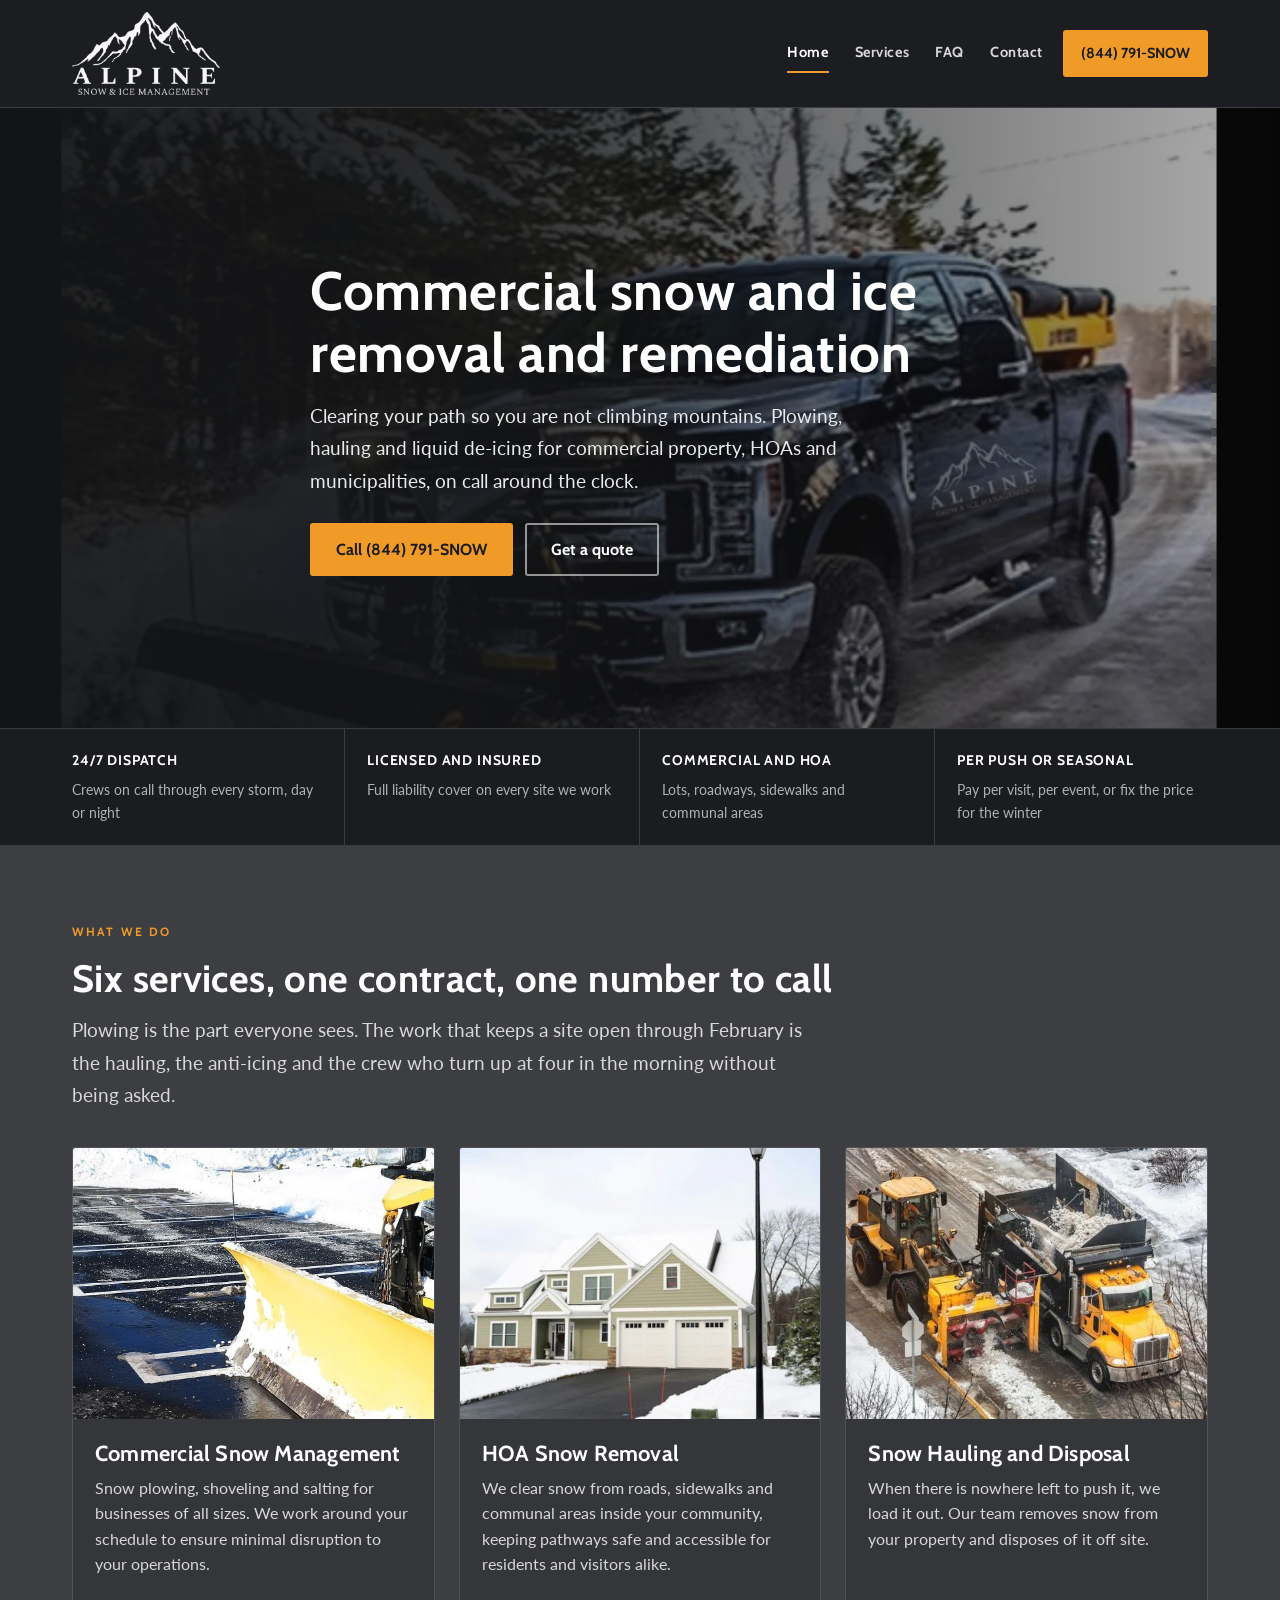
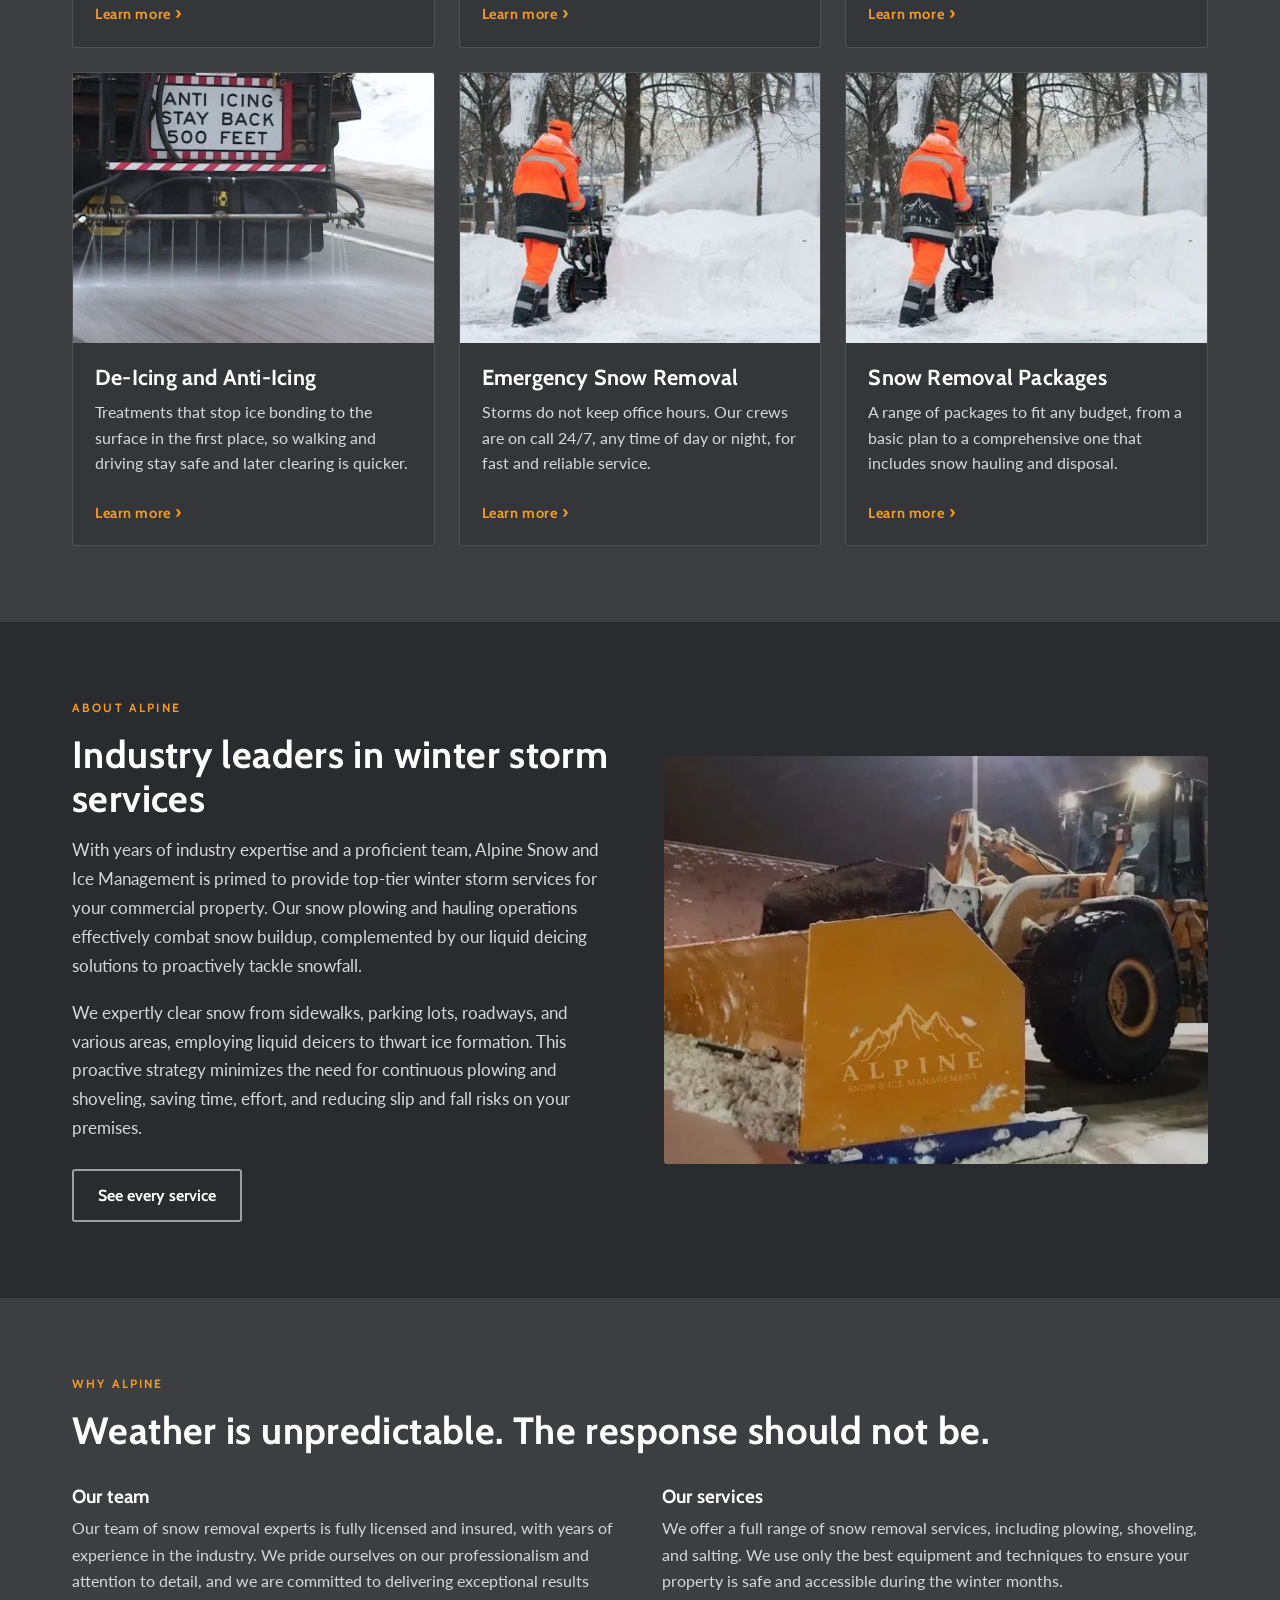
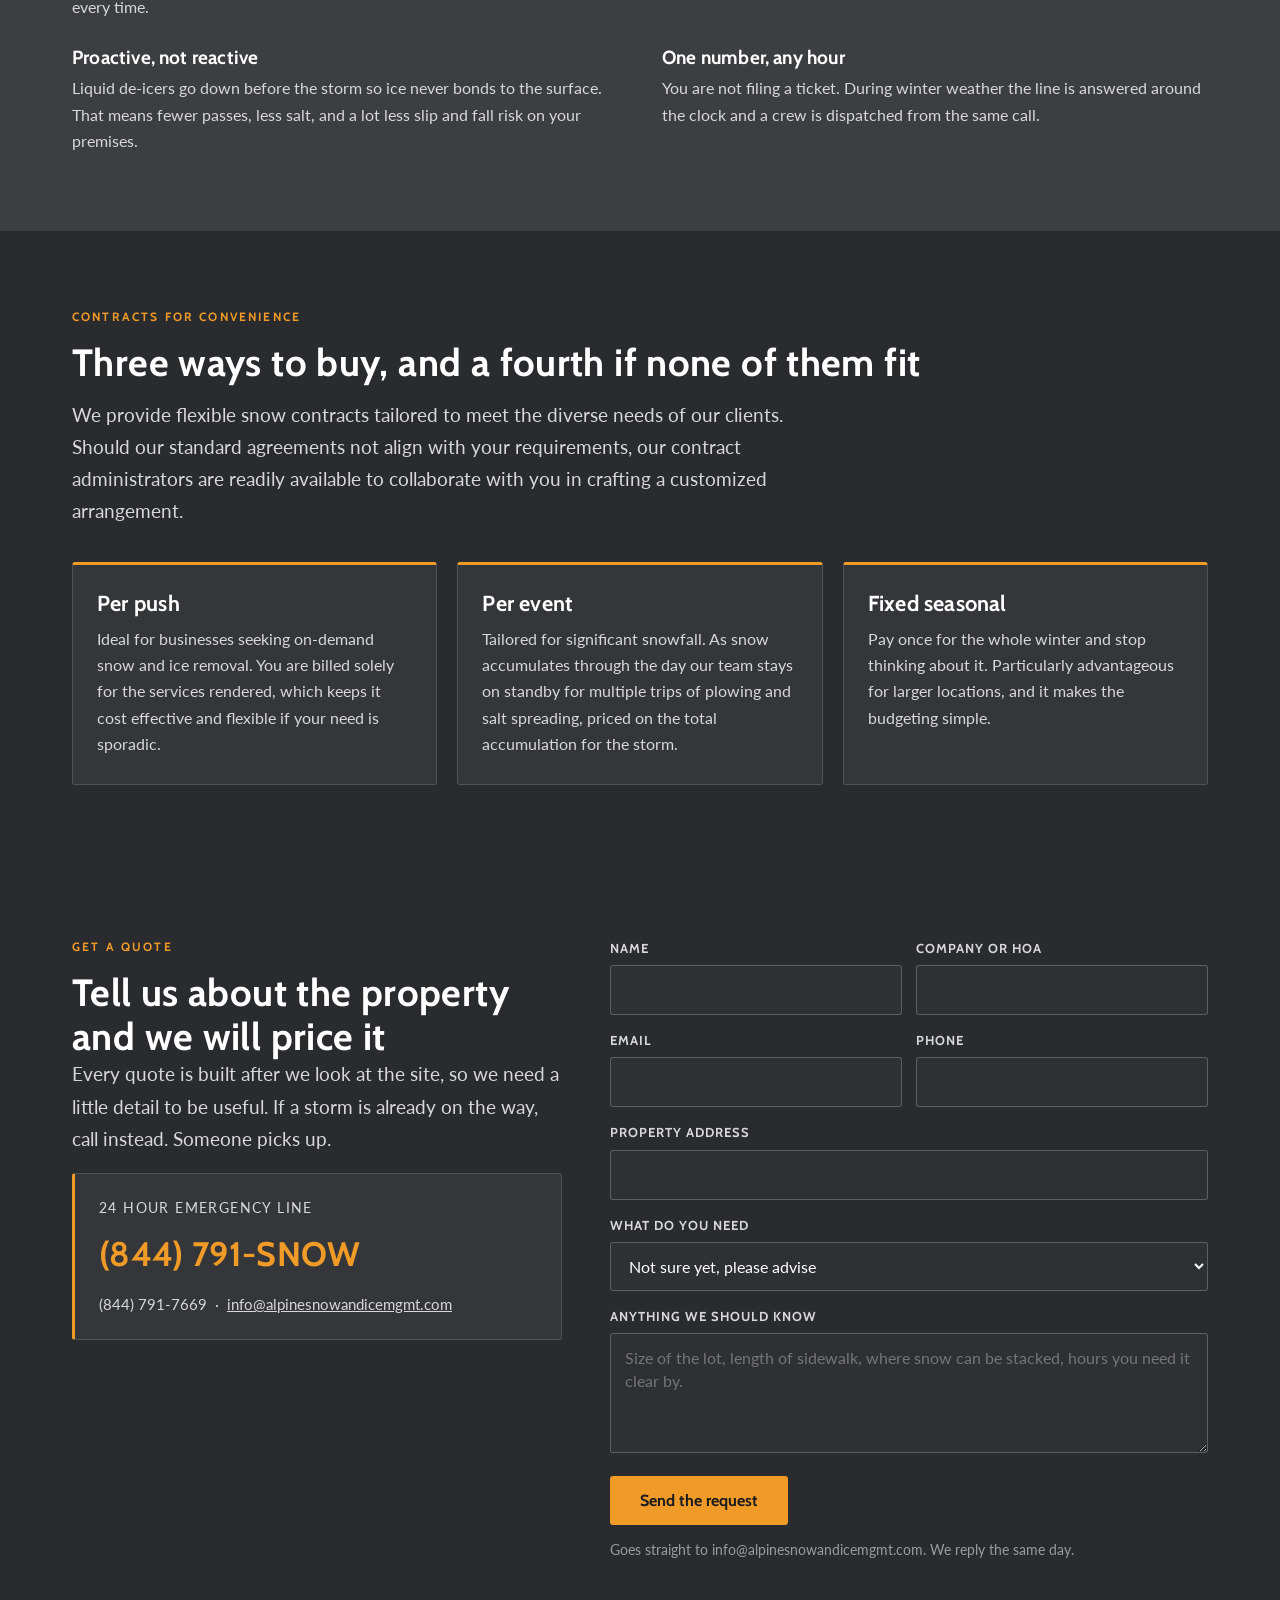
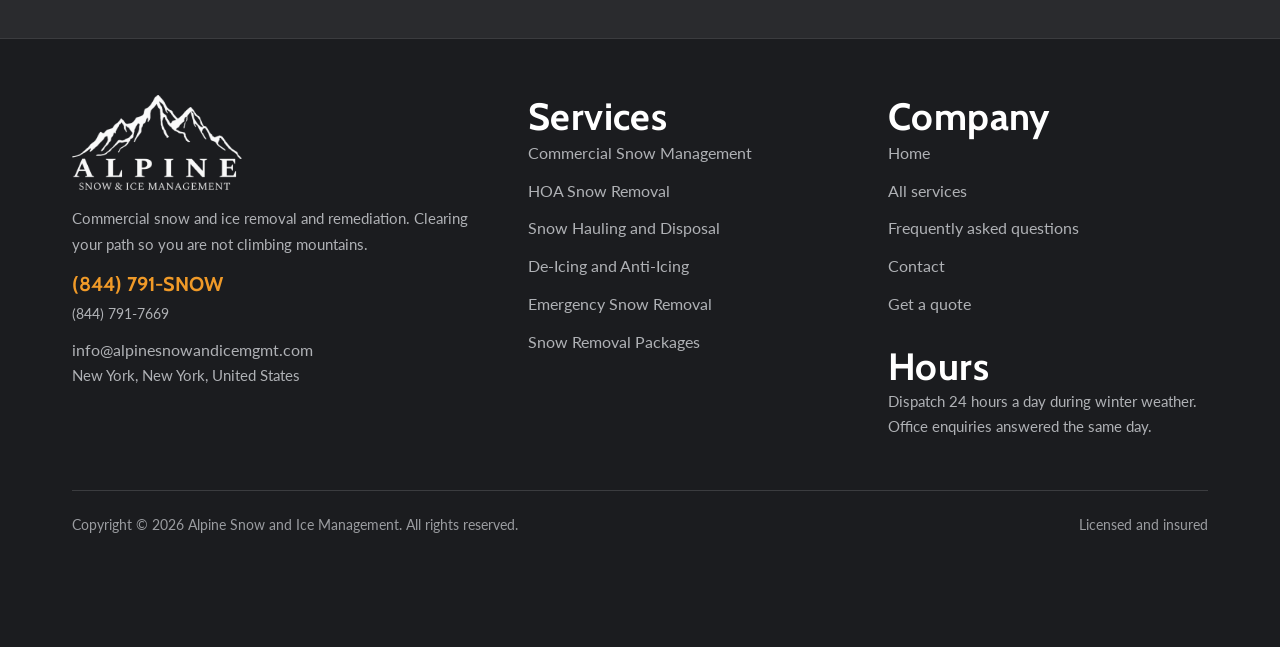
==== commit a701e48e: "Audit fixes: heading order, tap target sizes, meta lengths, host aware form redirect" ====
--- a/index.html
+++ b/index.html
@@ -3,13 +3,13 @@
 <head>
 <meta charset="utf-8">
 <meta name="viewport" content="width=device-width, initial-scale=1">
-<title>Commercial Snow and Ice Removal in New York | Alpine Snow and Ice Management</title>
-<meta name="description" content="Commercial snow plowing, hauling, de-icing and anti-icing for businesses, HOAs and municipalities across New York. 24 hour emergency response. Call (844) 791-SNOW for a quote.">
+<title>Commercial Snow and Ice Removal | Alpine Snow and Ice Management</title>
+<meta name="description" content="Commercial snow plowing, hauling and de-icing for businesses, HOAs and municipalities in New York. 24 hour emergency response. Call (844) 791-SNOW.">
 <link rel="canonical" href="https://alpinesnowandicemgmt.com/">
 <meta name="robots" content="noindex, nofollow"><!-- PREVIEW ONLY. Delete this line and set robots.txt to Allow when this replaces the live site. -->
 <meta property="og:type" content="website">
-<meta property="og:title" content="Commercial Snow and Ice Removal in New York | Alpine Snow and Ice Management">
-<meta property="og:description" content="Commercial snow plowing, hauling, de-icing and anti-icing for businesses, HOAs and municipalities across New York. 24 hour emergency response. Call (844) 791-SNOW for a quote.">
+<meta property="og:title" content="Commercial Snow and Ice Removal | Alpine Snow and Ice Management">
+<meta property="og:description" content="Commercial snow plowing, hauling and de-icing for businesses, HOAs and municipalities in New York. 24 hour emergency response. Call (844) 791-SNOW.">
 <meta property="og:url" content="https://alpinesnowandicemgmt.com/">
 <meta property="og:image" content="https://alpinesnowandicemgmt.com/asi/img/hero.jpg">
 <meta name="theme-color" content="#1B1C1F">
@@ -135,7 +135,7 @@
    <input type="hidden" name="_captcha" value="false">
    <input type="hidden" name="_template" value="table">
    <input type="hidden" name="_next" value="https://alpinesnowandicemgmt.com/thanks/">
-   <input type="text" name="_honey" style="display:none" tabindex="-1" autocomplete="off" aria-hidden="true">
+   <input type="text" name="_honey" id="f-honey" aria-label="Leave this field empty" style="display:none" tabindex="-1" autocomplete="off" aria-hidden="true">
    <input type="hidden" name="Page" value="Home page">
    <div><label for="f-name">Name</label><input id="f-name" name="Name" type="text" required autocomplete="name"></div>
    <div><label for="f-co">Company or HOA</label><input id="f-co" name="Company" type="text" autocomplete="organization"></div>
@@ -163,15 +163,15 @@
     <span style="font-size:14px">(844) 791-7669</span></p>
     <p><a href="mailto:info@alpinesnowandicemgmt.com">info@alpinesnowandicemgmt.com</a><br>New York, New York, United States</p>
    </div>
-   <div><h4>Services</h4><ul><li><a href="commercial-snow-mgmt/">Commercial Snow Management</a></li><li><a href="hoa-snow-removal/">HOA Snow Removal</a></li><li><a href="snow-hauling-and-disposal/">Snow Hauling and Disposal</a></li><li><a href="de-icing-and-anti-icing/">De-Icing and Anti-Icing</a></li><li><a href="emergency-snow-removal/">Emergency Snow Removal</a></li><li><a href="affordable-snow-removal/">Snow Removal Packages</a></li></ul></div>
-   <div><h4>Company</h4><ul>
+   <div><h2 class="fh">Services</h2><ul><li><a href="commercial-snow-mgmt/">Commercial Snow Management</a></li><li><a href="hoa-snow-removal/">HOA Snow Removal</a></li><li><a href="snow-hauling-and-disposal/">Snow Hauling and Disposal</a></li><li><a href="de-icing-and-anti-icing/">De-Icing and Anti-Icing</a></li><li><a href="emergency-snow-removal/">Emergency Snow Removal</a></li><li><a href="affordable-snow-removal/">Snow Removal Packages</a></li></ul></div>
+   <div><h2 class="fh">Company</h2><ul>
      <li><a href="index.html">Home</a></li>
      <li><a href="services/">All services</a></li>
      <li><a href="faq/">Frequently asked questions</a></li>
      <li><a href="contact/">Contact</a></li>
      <li><a href="#quote">Get a quote</a></li>
    </ul>
-   <h4 style="margin-top:26px">Hours</h4>
+   <h2 class="fh" style="margin-top:26px">Hours</h2>
    <p style="font-size:15px">Dispatch 24 hours a day during winter weather. Office enquiries answered the same day.</p>
    </div>
   </div>
@@ -191,6 +191,15 @@
  if(b&&h){b.addEventListener('click',function(){
    var o=h.classList.toggle('open'); b.setAttribute('aria-expanded', o?'true':'false');
  });}
+ // FormSubmit needs an absolute _next. Resolve it against whatever host the site is
+ // on, so the thank you page works on the preview and on the live domain with no edit.
+ try{
+  var brand=document.querySelector('.brand'), f=document.querySelector('form.q');
+  if(brand&&f&&f._next){
+   var home=new URL(brand.getAttribute('href'), location.href);
+   f._next.value=new URL('thanks/', home).href;
+  }
+ }catch(e){}
 })();
 </script>
 </body>
